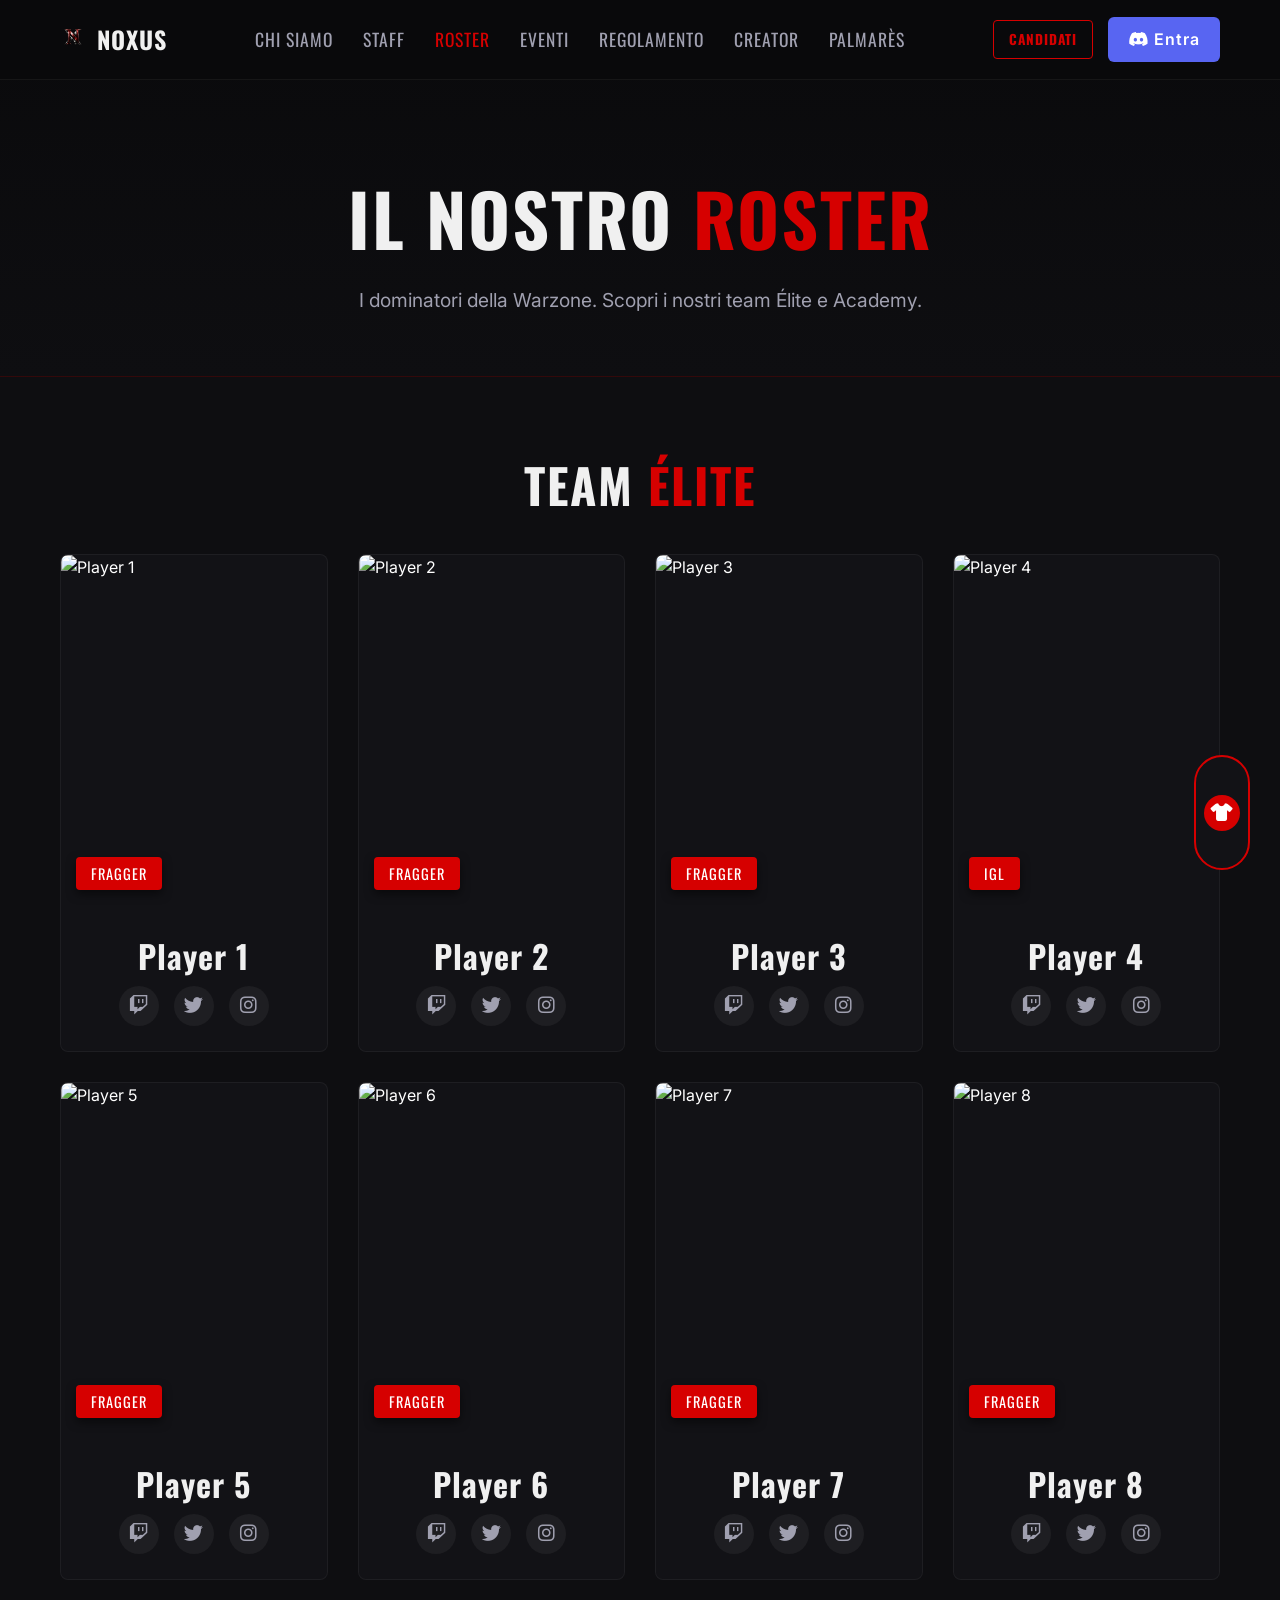
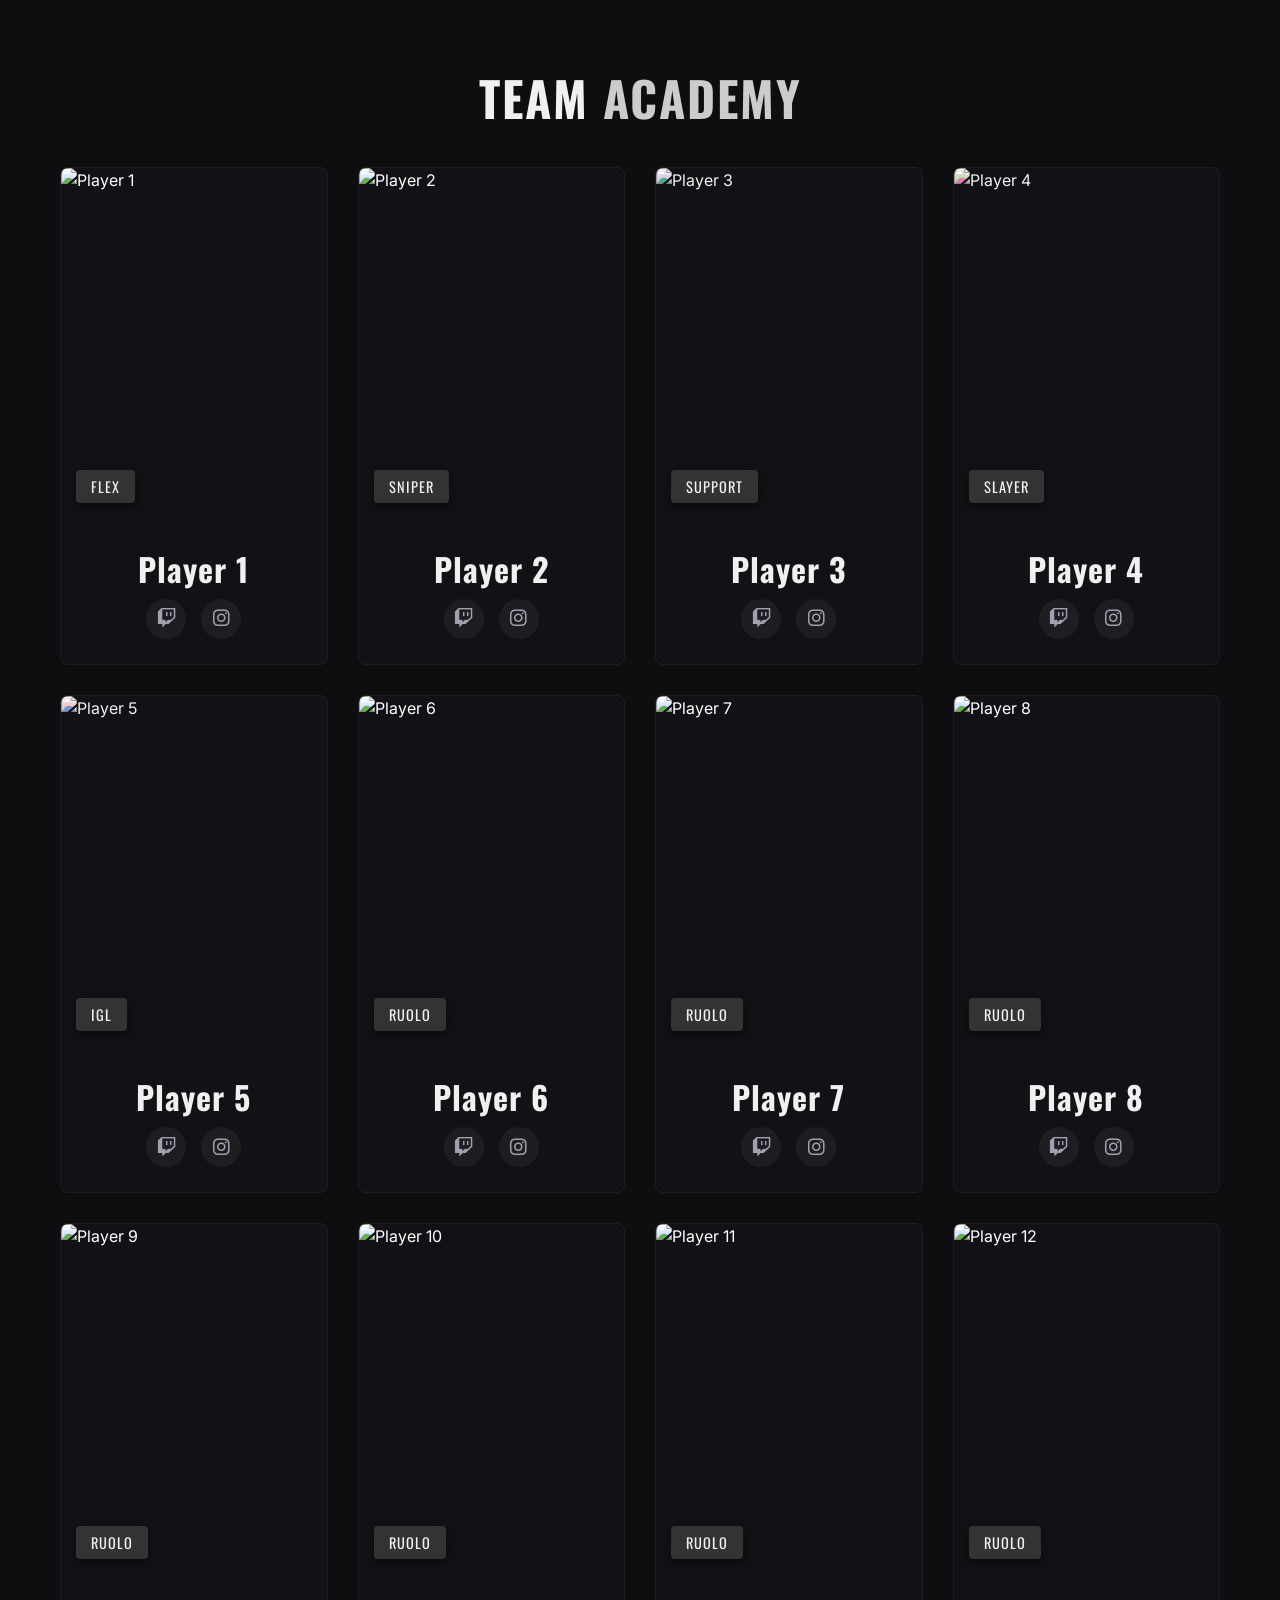
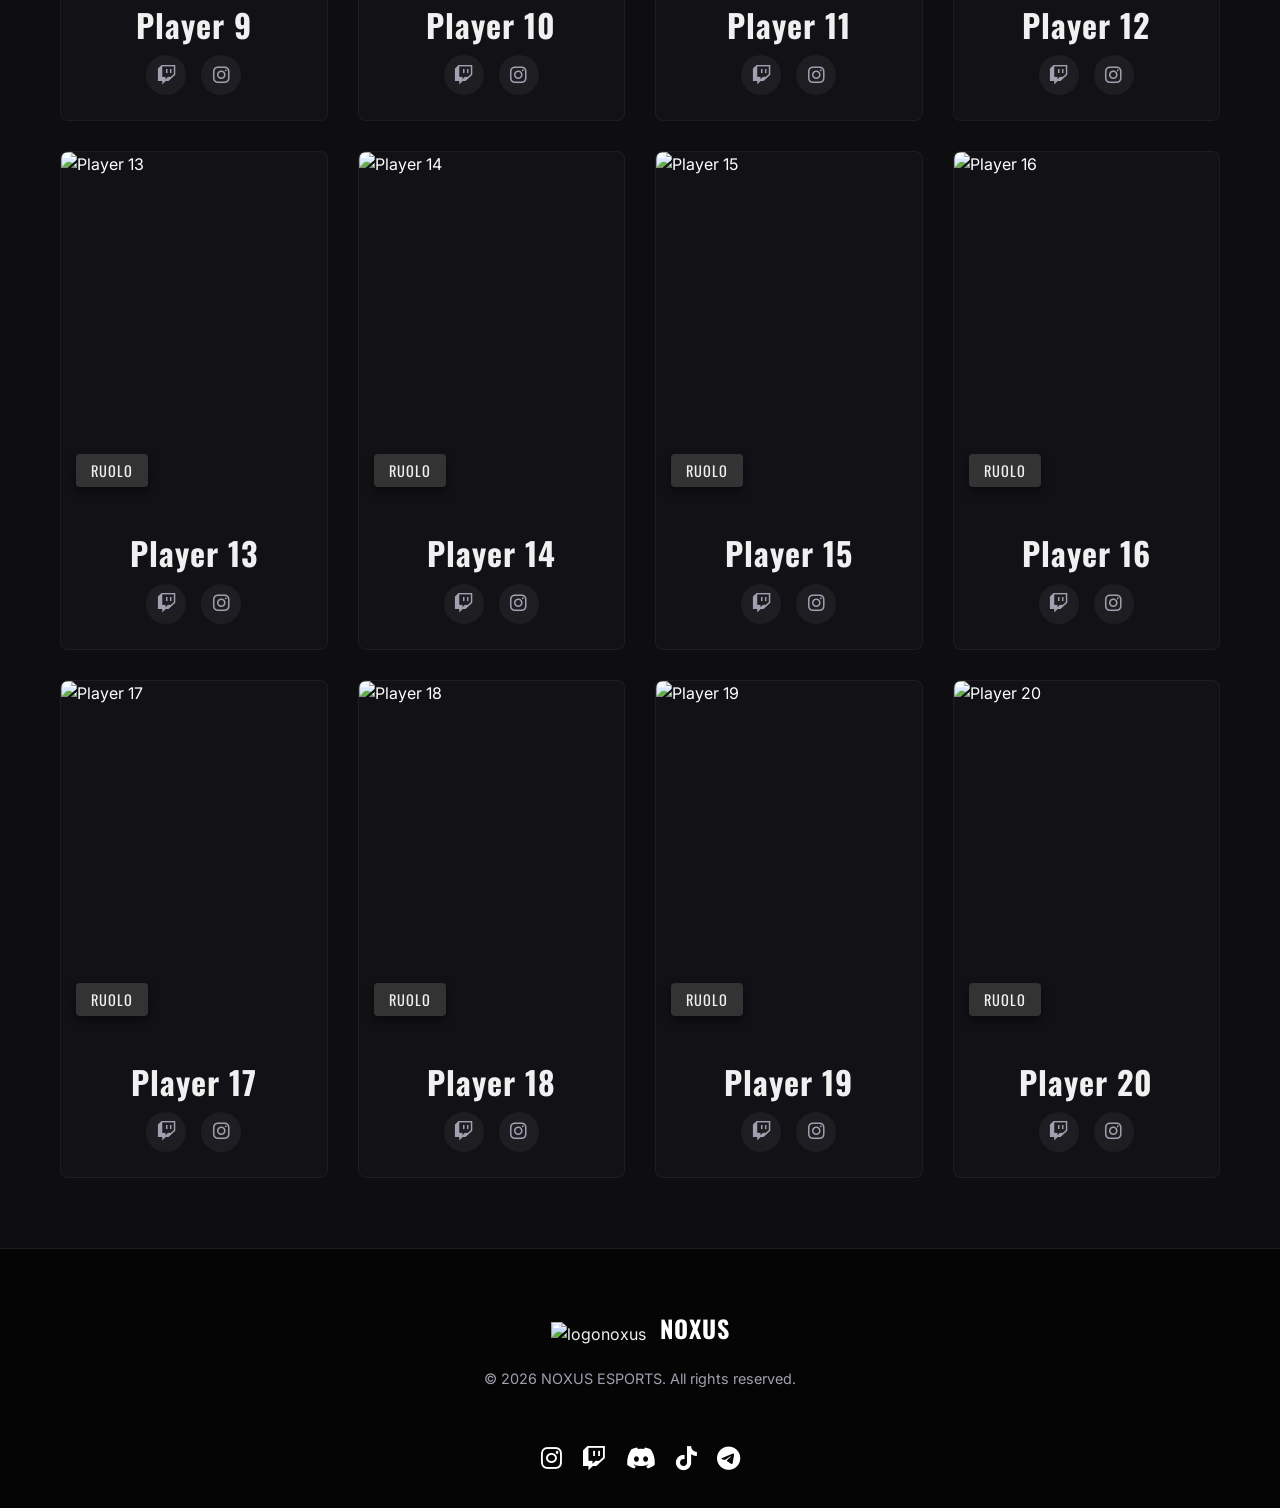
==== roster.html @ c1f38aec "Aggiornamento roster, rimozione logo e staff" ====
<!doctype html>
<html lang="it">
  <head>
    <meta charset="UTF-8" />
    <meta name="viewport" content="width=device-width, initial-scale=1.0" />
    <title>Roster Ufficiale | NOXUS Esports</title>

    <meta
      name="description"
      content="Il Roster Ufficiale dei NOXUS ESPORTS. Scopri i giocatori dei team Élite e Academy."
    />
    <meta name="theme-color" content="#d60000" />

    <link
      rel="icon"
      href=""
      loading="lazy"
      type="image/x-icon"
    />

    <link rel="preconnect" href="https://fonts.googleapis.com" />
    <link rel="preconnect" href="https://fonts.gstatic.com" crossorigin />
    <link
      href="https://fonts.googleapis.com/css2?family=Inter:wght@400;500;600&family=Oswald:wght@500;700&display=swap"
      rel="stylesheet"
    />
    <link
      rel="stylesheet"
      href="https://cdnjs.cloudflare.com/ajax/libs/font-awesome/6.6.0/css/all.min.css"
    />
    <link href="https://unpkg.com/aos@2.3.1/dist/aos.css" rel="stylesheet" />
    <link rel="stylesheet" href="css/style.css" />
  </head>

  <body>
    <!-- NAVBAR -->
    <header class="navbar">
      <div class="container nav-container">
        <a href="index.html" class="logo-link">
          <img
            src="assets/img/Noxus-scrim.webp"
            loading="lazy"
            alt="Noxus Esports Logo"
            class="nav-logo"
          />
          <span class="nav-brand">NOXUS</span>
        </a>

        <nav class="nav-menu">
          <ul>
            <li><a href="index.html#about">Chi Siamo</a></li>
            <li><a href="index.html#staff">Staff</a></li>
            <li>
              <a href="roster.html" style="color: var(--noxus-red)">Roster</a>
            </li>
            <li><a href="index.html#events">Eventi</a></li>
            <li><a href="index.html#rules">Regolamento</a></li>
            <li><a href="index.html#creators">Creator</a></li>
            <li><a href="index.html#palmares">Palmarès</a></li>
          </ul>
        </nav>

        <div class="nav-actions">
          <a
            href="https://forms.gle/zhHjTmf8UQgyeKeo8"
            target="_blank"
            class="btn btn-join-nav"
            >Candidati</a
          >
          <a
            href="https://discord.gg/VUpNVKfSf9"
            target="_blank"
            class="btn btn-discord"
            ><i class="fab fa-discord"></i> Entra</a
          >
          <button class="mobile-toggle" aria-label="Apri menu">
            <i class="fas fa-bars"></i>
          </button>
        </div>
      </div>
    </header>

    <!-- HEADER DELLA PAGINA -->
    <section class="page-header">
      <div class="container">
        <h1 data-aos="fade-up">IL NOSTRO <span>ROSTER</span></h1>
        <p data-aos="fade-up" data-aos-delay="100">
          I dominatori della Warzone. Scopri i nostri team Élite e Academy.
        </p>
      </div>
    </section>

    <section class="section-padding bg-alt">
      <div class="container">
        <!-- =========================
             TEAM ÉLITE
             ========================= -->
        <div class="section-header" style="margin-bottom: 30px">
          <h2>TEAM <span>ÉLITE</span></h2>
        </div>

        <div class="roster-grid" data-aos="fade-up">
          <div class="player-card">
            <div class="player-img-wrapper">
              <img
                src="https://images.unsplash.com/photo-1552820728-8b83bb6b773f?q=80&w=600&auto=format&fit=crop"
                alt="Player 1"
                class="player-img"
              />
              <span class="player-role">Fragger</span>
              <div class="player-stats-overlay">
                <div class="stat-item"><span>Arma:</span> Kar98k</div>
                <div class="stat-item"><span>K/D:</span> 3.85</div>
                <div class="stat-item"><span>Stile:</span> Tattico</div>
              </div>
            </div>
            <div class="player-info">
              <h3>Player 1</h3>
              <div class="player-socials">
                <a href="#"><i class="fab fa-twitch"></i></a>
                <a href="#"><i class="fab fa-twitter"></i></a>
                <a href="#"><i class="fab fa-instagram"></i></a>
              </div>
            </div>
          </div>

          <div class="player-card">
            <div class="player-img-wrapper">
              <img
                src="https://images.unsplash.com/photo-1552820728-8b83bb6b773f?q=80&w=600&auto=format&fit=crop"
                alt="Player 2"
                class="player-img"
              />
              <span class="player-role">Fragger</span>
              <div class="player-stats-overlay">
                <div class="stat-item"><span>Arma:</span> Superi 46</div>
                <div class="stat-item"><span>K/D:</span> 4.10</div>
                <div class="stat-item"><span>Stile:</span> Aggressivo</div>
              </div>
            </div>
            <div class="player-info">
              <h3>Player 2</h3>
              <div class="player-socials">
                <a href="#"><i class="fab fa-twitch"></i></a>
                <a href="#"><i class="fab fa-twitter"></i></a>
                <a href="#"><i class="fab fa-instagram"></i></a>
              </div>
            </div>
          </div>

          <div class="player-card">
            <div class="player-img-wrapper">
              <img
                src="https://images.unsplash.com/photo-1552820728-8b83bb6b773f?q=80&w=600&auto=format&fit=crop"
                alt="Player 3"
                class="player-img"
              />
              <span class="player-role">Fragger</span>
              <div class="player-stats-overlay">
                <div class="stat-item"><span>Arma:</span> MCW</div>
                <div class="stat-item"><span>K/D:</span> 3.20</div>
                <div class="stat-item"><span>Stile:</span> Flanker</div>
              </div>
            </div>
            <div class="player-info">
              <h3>Player 3</h3>
              <div class="player-socials">
                <a href="#"><i class="fab fa-twitch"></i></a>
                <a href="#"><i class="fab fa-twitter"></i></a>
                <a href="#"><i class="fab fa-instagram"></i></a>
              </div>
            </div>
          </div>

          <div class="player-card">
            <div class="player-img-wrapper">
              <img
                src="https://images.unsplash.com/photo-1552820728-8b83bb6b773f?q=80&w=600&auto=format&fit=crop"
                alt="Player 4"
                class="player-img"
              />
              <span class="player-role">IGL</span>
              <div class="player-stats-overlay">
                <div class="stat-item"><span>Arma:</span> Striker</div>
                <div class="stat-item"><span>K/D:</span> 3.90</div>
                <div class="stat-item"><span>Stile:</span> Pusher</div>
              </div>
            </div>
            <div class="player-info">
              <h3>Player 4</h3>
              <div class="player-socials">
                <a href="#"><i class="fab fa-twitch"></i></a>
                <a href="#"><i class="fab fa-twitter"></i></a>
                <a href="#"><i class="fab fa-instagram"></i></a>
              </div>
            </div>
          </div>

          <div class="player-card">
            <div class="player-img-wrapper">
              <img
                src="https://images.unsplash.com/photo-1552820728-8b83bb6b773f?q=80&w=600&auto=format&fit=crop"
                alt="Player 5"
                class="player-img"
              />
              <span class="player-role">Fragger</span>
              <div class="player-stats-overlay">
                <div class="stat-item"><span>Arma:</span> DG-58 LSW</div>
                <div class="stat-item"><span>K/D:</span> 2.95</div>
                <div class="stat-item"><span>Stile:</span> Difensivo</div>
              </div>
            </div>
            <div class="player-info">
              <h3>Player 5</h3>
              <div class="player-socials">
                <a href="#"><i class="fab fa-twitch"></i></a>
                <a href="#"><i class="fab fa-twitter"></i></a>
                <a href="#"><i class="fab fa-instagram"></i></a>
              </div>
            </div>
          </div>

          <div class="player-card">
            <div class="player-img-wrapper">
              <img
                src="https://images.unsplash.com/photo-1552820728-8b83bb6b773f?q=80&w=600&auto=format&fit=crop"
                alt="Player 6"
                class="player-img"
              />
              <span class="player-role">Fragger</span>
              <div class="player-stats-overlay">
                <div class="stat-item"><span>Arma:</span> DG-58 LSW</div>
                <div class="stat-item"><span>K/D:</span> 2.95</div>
                <div class="stat-item"><span>Stile:</span> Difensivo</div>
              </div>
            </div>
            <div class="player-info">
              <h3>Player 6</h3>
              <div class="player-socials">
                <a href="#"><i class="fab fa-twitch"></i></a>
                <a href="#"><i class="fab fa-twitter"></i></a>
                <a href="#"><i class="fab fa-instagram"></i></a>
              </div>
            </div>
          </div>

          <div class="player-card">
            <div class="player-img-wrapper">
              <img
                src="https://images.unsplash.com/photo-1552820728-8b83bb6b773f?q=80&w=600&auto=format&fit=crop"
                alt="Player 7"
                class="player-img"
              />
              <span class="player-role">Fragger</span>
              <div class="player-stats-overlay">
                <div class="stat-item"><span>Arma:</span> DG-58 LSW</div>
                <div class="stat-item"><span>K/D:</span> 2.95</div>
                <div class="stat-item"><span>Stile:</span> Difensivo</div>
              </div>
            </div>
            <div class="player-info">
              <h3>Player 7</h3>
              <div class="player-socials">
                <a href="#"><i class="fab fa-twitch"></i></a>
                <a href="#"><i class="fab fa-twitter"></i></a>
                <a href="#"><i class="fab fa-instagram"></i></a>
              </div>
            </div>
          </div>

          <div class="player-card">
            <div class="player-img-wrapper">
              <img
                src="https://images.unsplash.com/photo-1552820728-8b83bb6b773f?q=80&w=600&auto=format&fit=crop"
                alt="Player 8"
                class="player-img"
              />
              <span class="player-role">Fragger</span>
              <div class="player-stats-overlay">
                <div class="stat-item"><span>Arma:</span> DG-58 LSW</div>
                <div class="stat-item"><span>K/D:</span> 2.95</div>
                <div class="stat-item"><span>Stile:</span> Difensivo</div>
              </div>
            </div>
            <div class="player-info">
              <h3>Player 8</h3>
              <div class="player-socials">
                <a href="#"><i class="fab fa-twitch"></i></a>
                <a href="#"><i class="fab fa-twitter"></i></a>
                <a href="#"><i class="fab fa-instagram"></i></a>
              </div>
            </div>
          </div>
        </div>
        <!-- Fine Griglia Elite -->

        <!-- =========================
             TEAM ACADEMY
             ========================= -->
        <div
          class="section-header"
          style="margin-top: 80px; margin-bottom: 30px"
        >
          <h2>TEAM <span style="color: var(--silver-glow)">ACADEMY</span></h2>
        </div>

        <div class="roster-grid" data-aos="fade-up">
          <div class="player-card academy-card">
            <div class="player-img-wrapper">
              <img
                src="https://images.unsplash.com/photo-1552820728-8b83bb6b773f?q=80&w=600&auto=format&fit=crop"
                alt="Player 1"
                class="player-img"
              />
              <span class="player-role">Flex</span>
              <div class="player-stats-overlay">
                <div class="stat-item"><span>Arma:</span> HRM-9</div>
                <div class="stat-item"><span>K/D:</span> 2.80</div>
                <div class="stat-item"><span>Stile:</span> Flessibile</div>
              </div>
            </div>
            <div class="player-info">
              <h3>Player 1</h3>
              <div class="player-socials">
                <a href="#"><i class="fab fa-twitch"></i></a>
                <a href="#"><i class="fab fa-instagram"></i></a>
              </div>
            </div>
          </div>

          <div class="player-card academy-card">
            <div class="player-img-wrapper">
              <img
                src="https://images.unsplash.com/photo-1552820728-8b83bb6b773f?q=80&w=600&auto=format&fit=crop"
                alt="Player 2"
                class="player-img"
              />
              <span class="player-role">Sniper</span>
              <div class="player-stats-overlay">
                <div class="stat-item"><span>Arma:</span> KATT-AMR</div>
                <div class="stat-item"><span>K/D:</span> 3.10</div>
                <div class="stat-item"><span>Stile:</span> Supporto</div>
              </div>
            </div>
            <div class="player-info">
              <h3>Player 2</h3>
              <div class="player-socials">
                <a href="#"><i class="fab fa-twitch"></i></a>
                <a href="#"><i class="fab fa-instagram"></i></a>
              </div>
            </div>
          </div>

          <div class="player-card academy-card">
            <div class="player-img-wrapper">
              <img
                src="https://images.unsplash.com/photo-1552820728-8b83bb6b773f?q=80&w=600&auto=format&fit=crop"
                alt="Player 3"
                class="player-img"
                style="filter: grayscale(30%) hue-rotate(45deg)"
              />
              <span class="player-role">Support</span>
              <div class="player-stats-overlay">
                <div class="stat-item"><span>Arma:</span> Pulemyot</div>
                <div class="stat-item"><span>K/D:</span> 2.50</div>
                <div class="stat-item"><span>Stile:</span> Tattico</div>
              </div>
            </div>
            <div class="player-info">
              <h3>Player 3</h3>
              <div class="player-socials">
                <a href="#"><i class="fab fa-twitch"></i></a>
                <a href="#"><i class="fab fa-instagram"></i></a>
              </div>
            </div>
          </div>

          <div class="player-card academy-card">
            <div class="player-img-wrapper">
              <img
                src="https://images.unsplash.com/photo-1552820728-8b83bb6b773f?q=80&w=600&auto=format&fit=crop"
                alt="Player 4"
                class="player-img"
                style="filter: grayscale(30%) hue-rotate(220deg)"
              />
              <span class="player-role">Slayer</span>
              <div class="player-stats-overlay">
                <div class="stat-item"><span>Arma:</span> WSP Swarm</div>
                <div class="stat-item"><span>K/D:</span> 3.30</div>
                <div class="stat-item"><span>Stile:</span> Assalto</div>
              </div>
            </div>
            <div class="player-info">
              <h3>Player 4</h3>
              <div class="player-socials">
                <a href="#"><i class="fab fa-twitch"></i></a>
                <a href="#"><i class="fab fa-instagram"></i></a>
              </div>
            </div>
          </div>

          <div class="player-card academy-card">
            <div class="player-img-wrapper">
              <img
                src="https://images.unsplash.com/photo-1552820728-8b83bb6b773f?q=80&w=600&auto=format&fit=crop"
                alt="Player 5"
                class="player-img"
                style="filter: grayscale(30%) hue-rotate(120deg)"
              />
              <span class="player-role">IGL</span>
              <div class="player-stats-overlay">
                <div class="stat-item"><span>Arma:</span> Holger 556</div>
                <div class="stat-item"><span>K/D:</span> 2.75</div>
                <div class="stat-item"><span>Stile:</span> Leader</div>
              </div>
            </div>
            <div class="player-info">
              <h3>Player 5</h3>
              <div class="player-socials">
                <a href="#"><i class="fab fa-twitch"></i></a>
                <a href="#"><i class="fab fa-instagram"></i></a>
              </div>
            </div>
          </div>

          <div class="player-card academy-card">
            <div class="player-img-wrapper">
              <img
                src="https://images.unsplash.com/photo-1552820728-8b83bb6b773f?q=80&w=600&auto=format&fit=crop"
                alt="Player 6"
                class="player-img"
              />
              <span class="player-role">Ruolo</span>
              <div class="player-stats-overlay">
                <div class="stat-item"><span>Arma:</span> Arma</div>
                <div class="stat-item"><span>K/D:</span> 0.00</div>
                <div class="stat-item"><span>Stile:</span> Stile</div>
              </div>
            </div>
            <div class="player-info">
              <h3>Player 6</h3>
              <div class="player-socials">
                <a href="#"><i class="fab fa-twitch"></i></a>
                <a href="#"><i class="fab fa-instagram"></i></a>
              </div>
            </div>
          </div>

          <div class="player-card academy-card">
            <div class="player-img-wrapper">
              <img
                src="https://images.unsplash.com/photo-1552820728-8b83bb6b773f?q=80&w=600&auto=format&fit=crop"
                alt="Player 7"
                class="player-img"
              />
              <span class="player-role">Ruolo</span>
              <div class="player-stats-overlay">
                <div class="stat-item"><span>Arma:</span> Arma</div>
                <div class="stat-item"><span>K/D:</span> 0.00</div>
                <div class="stat-item"><span>Stile:</span> Stile</div>
              </div>
            </div>
            <div class="player-info">
              <h3>Player 7</h3>
              <div class="player-socials">
                <a href="#"><i class="fab fa-twitch"></i></a>
                <a href="#"><i class="fab fa-instagram"></i></a>
              </div>
            </div>
          </div>

          <div class="player-card academy-card">
            <div class="player-img-wrapper">
              <img
                src="https://images.unsplash.com/photo-1552820728-8b83bb6b773f?q=80&w=600&auto=format&fit=crop"
                alt="Player 8"
                class="player-img"
              />
              <span class="player-role">Ruolo</span>
              <div class="player-stats-overlay">
                <div class="stat-item"><span>Arma:</span> Arma</div>
                <div class="stat-item"><span>K/D:</span> 0.00</div>
                <div class="stat-item"><span>Stile:</span> Stile</div>
              </div>
            </div>
            <div class="player-info">
              <h3>Player 8</h3>
              <div class="player-socials">
                <a href="#"><i class="fab fa-twitch"></i></a>
                <a href="#"><i class="fab fa-instagram"></i></a>
              </div>
            </div>
          </div>

          <div class="player-card academy-card">
            <div class="player-img-wrapper">
              <img
                src="https://images.unsplash.com/photo-1552820728-8b83bb6b773f?q=80&w=600&auto=format&fit=crop"
                alt="Player 9"
                class="player-img"
              />
              <span class="player-role">Ruolo</span>
              <div class="player-stats-overlay">
                <div class="stat-item"><span>Arma:</span> Arma</div>
                <div class="stat-item"><span>K/D:</span> 0.00</div>
                <div class="stat-item"><span>Stile:</span> Stile</div>
              </div>
            </div>
            <div class="player-info">
              <h3>Player 9</h3>
              <div class="player-socials">
                <a href="#"><i class="fab fa-twitch"></i></a>
                <a href="#"><i class="fab fa-instagram"></i></a>
              </div>
            </div>
          </div>

          <div class="player-card academy-card">
            <div class="player-img-wrapper">
              <img
                src="https://images.unsplash.com/photo-1552820728-8b83bb6b773f?q=80&w=600&auto=format&fit=crop"
                alt="Player 10"
                class="player-img"
              />
              <span class="player-role">Ruolo</span>
              <div class="player-stats-overlay">
                <div class="stat-item"><span>Arma:</span> Arma</div>
                <div class="stat-item"><span>K/D:</span> 0.00</div>
                <div class="stat-item"><span>Stile:</span> Stile</div>
              </div>
            </div>
            <div class="player-info">
              <h3>Player 10</h3>
              <div class="player-socials">
                <a href="#"><i class="fab fa-twitch"></i></a>
                <a href="#"><i class="fab fa-instagram"></i></a>
              </div>
            </div>
          </div>

          <div class="player-card academy-card">
            <div class="player-img-wrapper">
              <img
                src="https://images.unsplash.com/photo-1552820728-8b83bb6b773f?q=80&w=600&auto=format&fit=crop"
                alt="Player 11"
                class="player-img"
              />
              <span class="player-role">Ruolo</span>
              <div class="player-stats-overlay">
                <div class="stat-item"><span>Arma:</span> Arma</div>
                <div class="stat-item"><span>K/D:</span> 0.00</div>
                <div class="stat-item"><span>Stile:</span> Stile</div>
              </div>
            </div>
            <div class="player-info">
              <h3>Player 11</h3>
              <div class="player-socials">
                <a href="#"><i class="fab fa-twitch"></i></a>
                <a href="#"><i class="fab fa-instagram"></i></a>
              </div>
            </div>
          </div>

          <div class="player-card academy-card">
            <div class="player-img-wrapper">
              <img
                src="https://images.unsplash.com/photo-1552820728-8b83bb6b773f?q=80&w=600&auto=format&fit=crop"
                alt="Player 12"
                class="player-img"
              />
              <span class="player-role">Ruolo</span>
              <div class="player-stats-overlay">
                <div class="stat-item"><span>Arma:</span> Arma</div>
                <div class="stat-item"><span>K/D:</span> 0.00</div>
                <div class="stat-item"><span>Stile:</span> Stile</div>
              </div>
            </div>
            <div class="player-info">
              <h3>Player 12</h3>
              <div class="player-socials">
                <a href="#"><i class="fab fa-twitch"></i></a>
                <a href="#"><i class="fab fa-instagram"></i></a>
              </div>
            </div>
          </div>

          <div class="player-card academy-card">
            <div class="player-img-wrapper">
              <img
                src="https://images.unsplash.com/photo-1552820728-8b83bb6b773f?q=80&w=600&auto=format&fit=crop"
                alt="Player 13"
                class="player-img"
              />
              <span class="player-role">Ruolo</span>
              <div class="player-stats-overlay">
                <div class="stat-item"><span>Arma:</span> Arma</div>
                <div class="stat-item"><span>K/D:</span> 0.00</div>
                <div class="stat-item"><span>Stile:</span> Stile</div>
              </div>
            </div>
            <div class="player-info">
              <h3>Player 13</h3>
              <div class="player-socials">
                <a href="#"><i class="fab fa-twitch"></i></a>
                <a href="#"><i class="fab fa-instagram"></i></a>
              </div>
            </div>
          </div>

          <div class="player-card academy-card">
            <div class="player-img-wrapper">
              <img
                src="https://images.unsplash.com/photo-1552820728-8b83bb6b773f?q=80&w=600&auto=format&fit=crop"
                alt="Player 14"
                class="player-img"
              />
              <span class="player-role">Ruolo</span>
              <div class="player-stats-overlay">
                <div class="stat-item"><span>Arma:</span> Arma</div>
                <div class="stat-item"><span>K/D:</span> 0.00</div>
                <div class="stat-item"><span>Stile:</span> Stile</div>
              </div>
            </div>
            <div class="player-info">
              <h3>Player 14</h3>
              <div class="player-socials">
                <a href="#"><i class="fab fa-twitch"></i></a>
                <a href="#"><i class="fab fa-instagram"></i></a>
              </div>
            </div>
          </div>

          <div class="player-card academy-card">
            <div class="player-img-wrapper">
              <img
                src="https://images.unsplash.com/photo-1552820728-8b83bb6b773f?q=80&w=600&auto=format&fit=crop"
                alt="Player 15"
                class="player-img"
              />
              <span class="player-role">Ruolo</span>
              <div class="player-stats-overlay">
                <div class="stat-item"><span>Arma:</span> Arma</div>
                <div class="stat-item"><span>K/D:</span> 0.00</div>
                <div class="stat-item"><span>Stile:</span> Stile</div>
              </div>
            </div>
            <div class="player-info">
              <h3>Player 15</h3>
              <div class="player-socials">
                <a href="#"><i class="fab fa-twitch"></i></a>
                <a href="#"><i class="fab fa-instagram"></i></a>
              </div>
            </div>
          </div>

          <div class="player-card academy-card">
            <div class="player-img-wrapper">
              <img
                src="https://images.unsplash.com/photo-1552820728-8b83bb6b773f?q=80&w=600&auto=format&fit=crop"
                alt="Player 16"
                class="player-img"
              />
              <span class="player-role">Ruolo</span>
              <div class="player-stats-overlay">
                <div class="stat-item"><span>Arma:</span> Arma</div>
                <div class="stat-item"><span>K/D:</span> 0.00</div>
                <div class="stat-item"><span>Stile:</span> Stile</div>
              </div>
            </div>
            <div class="player-info">
              <h3>Player 16</h3>
              <div class="player-socials">
                <a href="#"><i class="fab fa-twitch"></i></a>
                <a href="#"><i class="fab fa-instagram"></i></a>
              </div>
            </div>
          </div>

          <div class="player-card academy-card">
            <div class="player-img-wrapper">
              <img
                src="https://images.unsplash.com/photo-1552820728-8b83bb6b773f?q=80&w=600&auto=format&fit=crop"
                alt="Player 17"
                class="player-img"
              />
              <span class="player-role">Ruolo</span>
              <div class="player-stats-overlay">
                <div class="stat-item"><span>Arma:</span> Arma</div>
                <div class="stat-item"><span>K/D:</span> 0.00</div>
                <div class="stat-item"><span>Stile:</span> Stile</div>
              </div>
            </div>
            <div class="player-info">
              <h3>Player 17</h3>
              <div class="player-socials">
                <a href="#"><i class="fab fa-twitch"></i></a>
                <a href="#"><i class="fab fa-instagram"></i></a>
              </div>
            </div>
          </div>

          <div class="player-card academy-card">
            <div class="player-img-wrapper">
              <img
                src="https://images.unsplash.com/photo-1552820728-8b83bb6b773f?q=80&w=600&auto=format&fit=crop"
                alt="Player 18"
                class="player-img"
              />
              <span class="player-role">Ruolo</span>
              <div class="player-stats-overlay">
                <div class="stat-item"><span>Arma:</span> Arma</div>
                <div class="stat-item"><span>K/D:</span> 0.00</div>
                <div class="stat-item"><span>Stile:</span> Stile</div>
              </div>
            </div>
            <div class="player-info">
              <h3>Player 18</h3>
              <div class="player-socials">
                <a href="#"><i class="fab fa-twitch"></i></a>
                <a href="#"><i class="fab fa-instagram"></i></a>
              </div>
            </div>
          </div>

          <div class="player-card academy-card">
            <div class="player-img-wrapper">
              <img
                src="https://images.unsplash.com/photo-1552820728-8b83bb6b773f?q=80&w=600&auto=format&fit=crop"
                alt="Player 19"
                class="player-img"
              />
              <span class="player-role">Ruolo</span>
              <div class="player-stats-overlay">
                <div class="stat-item"><span>Arma:</span> Arma</div>
                <div class="stat-item"><span>K/D:</span> 0.00</div>
                <div class="stat-item"><span>Stile:</span> Stile</div>
              </div>
            </div>
            <div class="player-info">
              <h3>Player 19</h3>
              <div class="player-socials">
                <a href="#"><i class="fab fa-twitch"></i></a>
                <a href="#"><i class="fab fa-instagram"></i></a>
              </div>
            </div>
          </div>

          <div class="player-card academy-card">
            <div class="player-img-wrapper">
              <img
                src="https://images.unsplash.com/photo-1552820728-8b83bb6b773f?q=80&w=600&auto=format&fit=crop"
                alt="Player 20"
                class="player-img"
              />
              <span class="player-role">Ruolo</span>
              <div class="player-stats-overlay">
                <div class="stat-item"><span>Arma:</span> Arma</div>
                <div class="stat-item"><span>K/D:</span> 0.00</div>
                <div class="stat-item"><span>Stile:</span> Stile</div>
              </div>
            </div>
            <div class="player-info">
              <h3>Player 20</h3>
              <div class="player-socials">
                <a href="#"><i class="fab fa-twitch"></i></a>
                <a href="#"><i class="fab fa-instagram"></i></a>
              </div>
            </div>
          </div>
        </div>
        <!-- Fine Griglia Academy -->
      </div>
    </section>

    <!-- WIDGET POP-UP MERCH -->
    <div class="merch-widget" tabindex="0">
      <div class="merch-widget-icon">
        <i class="fas fa-tshirt"></i>
      </div>
      <div class="merch-widget-info">
        <span class="merch-title">NUOVO MERCH!</span>
        <span class="merch-desc">Vesti i colori ufficiali Noxus</span>
        <a
          href="https://www.ahmadwears.eu/it/shop"
          target="_blank"
          class="merch-btn"
        >
          Acquista Ora
          <i class="fas fa-arrow-right" style="margin-left: 5px"></i>
        </a>
      </div>
    </div>

    <footer class="main-footer">
      <div class="container">
        <div class="footer-content">
          <div class="footer-logo">
            <img
              src="assets/images/Noxus-scrim.webp"
              loading="lazy"
              alt="logonoxus"
            />
            <span>NOXUS</span>
          </div>
          <p class="copyright-text">
            &copy; 2026 NOXUS ESPORTS. All rights reserved. 
            <span class="dev-egg"
              >Developed by <strong>REALMARCIO</strong></span
            >
          </p>
          <div class="footer-socials">
            <a href="#" target="_blank"><i class="fab fa-instagram"></i></a>
            <a href="#" target="_blank"><i class="fab fa-twitch"></i></a>
            <a href="#" target="_blank"><i class="fab fa-discord"></i></a>
            <a href="#" target="_blank"><i class="fab fa-tiktok"></i></a>
            <a href="#" target="_blank"><i class="fab fa-telegram"></i></a>
          </div>
        </div>
      </div>
    </footer>

    <script src="https://unpkg.com/aos@2.3.1/dist/aos.js"></script>
    <script src="js/main.js"></script>
  </body>
</html>
---- css/style.css ----
/* =========================================================
   NOXUS ESPORTS — STYLE.CSS (V2)
   ========================================================= */

/* --- VARIABILI GLOBALI --- */
:root {
  --bg-dark: #0a0a0c;
  --bg-surface: #121216;
  --bg-alt: #0e0e11;
  --noxus-red: #d60000;
  --noxus-red-glow: #ff1a1a;
  --silver-glow: #cccccc;
  --gold: #ffd700;
  --silver: #c0c0c0;
  --text-main: #f0f0f0;
  --text-muted: #a0a0b0;
  --font-heading: "Oswald", sans-serif;
  --font-text: "Inter", sans-serif;
  --transition: all 0.3s ease;
}

/* --- RESET BASE --- */
* {
  margin: 0;
  padding: 0;
  box-sizing: border-box;
}

/* Fissato il padding-top a 80px per far fermare la barra perfettamente sul titolo */
html {
  scroll-behavior: smooth;
  scroll-padding-top: 80px;
  scrollbar-width: thin;
  scrollbar-color: var(--noxus-red) var(--bg-dark);
}

body {
  font-family: var(--font-text);
  background-color: var(--bg-dark);
  color: var(--text-main);
  line-height: 1.6;
  overflow-x: hidden;
}
a {
  text-decoration: none;
  color: inherit;
}
ul {
  list-style: none;
}

/* Utils */
.container {
  max-width: 1200px;
  margin: 0 auto;
  padding: 0 20px;
}
.mt-5 {
  margin-top: 50px;
}
.bg-alt {
  background-color: var(--bg-alt);
}
.img-fluid {
  max-width: 100%;
  height: auto;
}
.rounded-border {
  border-radius: 8px;
  border: 1px solid rgba(255, 255, 255, 0.05);
}

/* =========================
   CLASSI GLOBALI PER LE SEZIONI
   ========================= */
.section-padding {
  padding: 70px 0;
}

.section-header {
  text-align: center;
  margin-bottom: 60px;
}
.section-header h2 {
  font-family: var(--font-heading);
  font-size: 3rem;
  text-transform: uppercase;
  letter-spacing: 2px;
  margin-bottom: 10px;
}
.section-header h2 span {
  color: var(--noxus-red);
}
.section-header p {
  color: var(--text-muted);
  font-size: 1.1rem;
}

/* =========================
   HEADER & NAVBAR
   ========================= */
.navbar {
  position: fixed;
  top: 0;
  left: 0;
  width: 100%;
  height: 80px;
  background: rgba(10, 10, 12, 0.85);
  backdrop-filter: blur(10px);
  border-bottom: 1px solid rgba(255, 255, 255, 0.05);
  z-index: 1000;
  display: flex;
  align-items: center;
}
.nav-container {
  width: 100%;
  display: flex;
  justify-content: space-between;
  align-items: center;
}
.logo-link {
  display: flex;
  align-items: center;
  gap: 12px;
}
.nav-logo {
  height: 45px;
  width: auto;
}
.nav-brand {
  font-family: var(--font-heading);
  font-size: 1.5rem;
  font-weight: 700;
  letter-spacing: 1px;
  color: var(--text-main);
}
.nav-menu ul {
  display: flex;
  gap: 30px;
}
.nav-menu a {
  font-family: var(--font-heading);
  font-size: 1.1rem;
  text-transform: uppercase;
  letter-spacing: 1px;
  color: var(--text-muted);
  transition: var(--transition);
}
.nav-menu a:hover {
  color: var(--noxus-red);
}
.nav-actions {
  display: flex;
  align-items: center;
  gap: 15px;
}
.mobile-toggle {
  display: none;
  background: none;
  border: none;
  color: var(--text-main);
  font-size: 1.5rem;
  cursor: pointer;
}

/* BOTTONI GLOBALI */
.btn {
  display: inline-block;
  padding: 12px 28px;
  font-family: var(--font-heading);
  font-weight: 700;
  text-transform: uppercase;
  letter-spacing: 1px;
  border-radius: 4px;
  cursor: pointer;
  transition: var(--transition);
}
.btn-discord {
  background: #5865f2;
  color: white;
  padding: 10px 20px;
  border-radius: 6px;
  font-family: var(--font-text);
  text-transform: none;
  font-weight: 600;
}
.btn-discord:hover {
  background: #4752c4;
  transform: translateY(-2px);
}
.btn-primary {
  background: var(--noxus-red);
  color: white;
  border: 2px solid var(--noxus-red);
}
.btn-primary:hover {
  background: transparent;
  color: var(--noxus-red);
  box-shadow: 0 0 15px rgba(214, 0, 0, 0.4);
}
.btn-outline {
  background: transparent;
  color: white;
  border: 2px solid rgba(255, 255, 255, 0.2);
}
.btn-outline:hover {
  border-color: white;
  background: white;
  color: var(--bg-dark);
}

/* =========================
   ANIMAZIONI
   ========================= */
@keyframes fadeInUp {
  from {
    opacity: 0;
    transform: translateY(30px);
  }
  to {
    opacity: 1;
    transform: translateY(0);
  }
}
@keyframes pulse-live {
  0% {
    transform: scale(0.95);
    box-shadow: 0 0 0 0 rgba(214, 0, 0, 0.7);
  }
  70% {
    transform: scale(1);
    box-shadow: 0 0 0 6px rgba(214, 0, 0, 0);
  }
  100% {
    transform: scale(0.95);
    box-shadow: 0 0 0 0 rgba(214, 0, 0, 0);
  }
}

/* =========================
   HERO SECTION
   ========================= */
.hero {
  position: relative;
  height: 100vh;
  display: flex;
  align-items: center;
  justify-content: center;
  overflow: hidden;
}
.hero-video-wrapper {
  position: absolute;
  top: 0;
  left: 0;
  width: 100%;
  height: 100%;
  z-index: 1;
}
.hero-video {
  width: 100%;
  height: 100%;
  object-fit: cover;
}
.hero-overlay {
  position: absolute;
  top: 0;
  left: 0;
  width: 100%;
  height: 100%;
  background: linear-gradient(
    180deg,
    rgba(10, 10, 12, 0.8) 0%,
    rgba(10, 10, 12, 0.4) 50%,
    var(--bg-dark) 100%
  );
}
.hero-content {
  position: relative;
  z-index: 2;
  text-align: center;
  max-width: 800px;
  margin-top: 50px;
  opacity: 0;
  animation: fadeInUp 1s ease-out forwards;
  animation-delay: 0.2s;
}
.hero h1 {
  font-family: var(--font-heading);
  font-size: 5rem;
  line-height: 1.1;
  text-transform: uppercase;
  margin-bottom: 20px;
}
.hero h1 span {
  color: var(--noxus-red);
}
.hero p {
  font-size: 1.5rem;
  color: var(--text-muted);
  margin-bottom: 40px;
  letter-spacing: 0.5px;
}
.hero-buttons {
  display: flex;
  gap: 20px;
  justify-content: center;
}
.hero-powered {
  margin-top: -15px;
  margin-bottom: 30px;
  font-family: var(--font-text);
  font-size: 0.7rem;
  color: var(--text-muted);
  text-transform: uppercase;
  letter-spacing: 2px;
  opacity: 0.8;
  transition: var(--transition);
}
.hero-powered:hover {
  opacity: 1;
}
.hero-powered strong {
  color: var(--text-main);
  font-family: var(--font-heading);
  letter-spacing: 2.5px;
  font-size: 0.85rem;
  margin-left: 5px;
}

/* =========================
   CHI SIAMO SECTION
   ========================= */
.about-wrapper {
  display: grid;
  grid-template-columns: 1fr 1fr;
  gap: 50px;
  align-items: center;
}
.about-text p {
  color: var(--text-muted);
  font-size: 1.1rem;
  margin-bottom: 20px;
  line-height: 1.8;
}
.about-text strong,
.about-text em {
  color: var(--text-main);
}
.about-quote {
  font-family: var(--font-heading);
  font-size: 1.6rem;
  color: var(--text-main);
  border-left: 4px solid var(--noxus-red);
  padding-left: 20px;
  margin: 30px 0;
  font-style: italic;
  text-transform: uppercase;
  letter-spacing: 1px;
}
.about-thanks {
  background: rgba(214, 0, 0, 0.05);
  border: 1px solid rgba(214, 0, 0, 0.2);
  padding: 20px;
  border-radius: 8px;
  margin-top: 30px;
}
.about-thanks p {
  margin-bottom: 0;
  font-size: 1rem;
  color: var(--text-main);
}
.about-image img {
  box-shadow: -15px 15px 0 rgba(214, 0, 0, 0.2);
  transition: var(--transition);
}
.about-image img:hover {
  transform: translateY(-5px);
  box-shadow: -15px 15px 0 var(--noxus-red);
}

/* =========================
   STAFF SECTION (CAROSELLO - CARD A STRATI)
   ========================= */
.staff-carousel {
  display: flex;
  gap: 25px;
  overflow-x: auto;
  padding-bottom: 20px;
  scroll-snap-type: x mandatory;
  /* STRETCH assicura che tutte le box nere finiscano allineate in basso */
  align-items: stretch;
}
.staff-carousel::-webkit-scrollbar {
  height: 8px;
}
.staff-carousel::-webkit-scrollbar-track {
  background: var(--bg-surface);
  border-radius: 10px;
}
.staff-carousel::-webkit-scrollbar-thumb {
  background: var(--noxus-red);
  border-radius: 10px;
}

.staff-card {
  flex: 0 0 300px;
  scroll-snap-align: start;
  background-color: var(--bg-surface);
  border-radius: 8px;
  text-align: center;
  border: 1px solid rgba(255, 255, 255, 0.05);
  transition: var(--transition);
  overflow: hidden;
  display: flex;
  flex-direction: column;
}
.staff-card:hover {
  transform: translateY(-5px);
  border-color: var(--noxus-red);
  box-shadow: 0 10px 30px rgba(214, 0, 0, 0.15);
}

.staff-img-wrapper {
  width: 100%;
  aspect-ratio: 4 / 5; /* Impone una griglia fissa perfetta per tutte le foto */
  overflow: hidden;
  border-bottom: 3px solid var(--noxus-red);
  background-color: #0a0a0c;
}

.staff-img {
  width: 100%;
  height: 100%;
  object-fit: cover; /* Taglia l'eccedenza senza schiacciare le teste! */
  object-position: center top;
  transition: transform 0.5s ease;
}

.staff-card:hover .staff-img {
  transform: scale(1.05);
}

.staff-info {
  padding: 15px 10px; /* Ridotto al minimo sindacale */
  display: flex;
  flex-direction: column;
  align-items: center;
  justify-content: center; /* Raggruppa tutto insieme vicinissimo */
  flex-grow: 1;
}

.staff-card h4 {
  font-family: var(--font-heading);
  font-size: 1.3rem;
  margin-bottom: 0px; /* Azzerato per compattare */
  letter-spacing: 1px;
}
.staff-role {
  display: block;
  color: var(--text-muted);
  font-size: 0.8rem;
  margin-bottom: 6px; /* Ridottissimo */
  text-transform: uppercase;
  letter-spacing: 1px;
  line-height: 1.2;
}
.staff-socials {
  display: flex;
  justify-content: center;
  gap: 10px;
}
.staff-socials a {
  color: var(--text-muted);
  font-size: 1.1rem;
  transition: var(--transition);
}
.staff-socials a:hover {
  color: var(--noxus-red);
  transform: scale(1.1);
}

/* =========================
   ROSTER SECTION (CAROSELLO)
   ========================= */
.roster-subtitle {
  font-family: var(--font-heading);
  font-size: 2rem;
  color: var(--text-main);
  margin-bottom: 30px;
  text-transform: uppercase;
  letter-spacing: 2px;
  border-left: 4px solid var(--noxus-red);
  padding-left: 15px;
}
.academy-title {
  border-left-color: var(--text-muted);
}
.roster-carousel {
  display: flex;
  gap: 30px;
  overflow-x: auto;
  padding-bottom: 20px;
  scroll-snap-type: x mandatory;
}
.roster-carousel::-webkit-scrollbar {
  height: 8px;
}
.roster-carousel::-webkit-scrollbar-track {
  background: var(--bg-surface);
  border-radius: 10px;
}
.roster-carousel::-webkit-scrollbar-thumb {
  background: var(--noxus-red);
  border-radius: 10px;
}
.player-card {
  flex: 0 0 320px;
  scroll-snap-align: start;
  background-color: var(--bg-surface);
  border-radius: 8px;
  overflow: hidden;
  transition: var(--transition);
  border: 1px solid rgba(255, 255, 255, 0.05);
}
.player-card:hover {
  transform: translateY(-10px);
  box-shadow: 0 10px 30px rgba(214, 0, 0, 0.15);
  border-color: var(--noxus-red);
}
.player-card.academy-card:hover {
  box-shadow: 0 10px 30px rgba(255, 255, 255, 0.1);
  border-color: var(--silver-glow);
}
.player-img-wrapper {
  position: relative;
  width: 100%;
  height: 350px;
  overflow: hidden;
}
.player-img {
  width: 100%;
  height: 100%;
  object-fit: cover;
  transition: transform 0.5s ease;
  filter: grayscale(30%) contrast(120%);
}
.player-card:hover .player-img {
  transform: scale(1.05);
  filter: grayscale(0%) contrast(110%);
}
.player-role {
  position: absolute;
  bottom: 15px;
  left: 15px;
  background-color: var(--noxus-red);
  color: white;
  padding: 5px 15px;
  font-family: var(--font-heading);
  font-size: 0.9rem;
  text-transform: uppercase;
  letter-spacing: 1px;
  border-radius: 4px;
  box-shadow: 0 4px 10px rgba(0, 0, 0, 0.5);
}
.academy-card .player-role {
  background-color: #333;
  color: var(--text-main);
}
.player-info {
  padding: 25px;
  text-align: center;
}
.player-info h3 {
  font-family: var(--font-heading);
  font-size: 2rem;
  margin-bottom: 5px;
  letter-spacing: 1px;
}
.player-real-name {
  color: var(--text-muted);
  font-size: 0.9rem;
  margin-bottom: 20px;
  text-transform: uppercase;
  letter-spacing: 2px;
}
.player-socials {
  display: flex;
  justify-content: center;
  gap: 15px;
}
.player-socials a {
  display: flex;
  align-items: center;
  justify-content: center;
  width: 40px;
  height: 40px;
  background-color: rgba(255, 255, 255, 0.05);
  border-radius: 50%;
  color: var(--text-muted);
  font-size: 1.2rem;
  transition: var(--transition);
}
.player-socials a:hover {
  background-color: var(--noxus-red);
  color: white;
  transform: translateY(-3px);
}
.academy-card .player-socials a:hover {
  background-color: var(--text-main);
  color: var(--bg-dark);
}

/* =========================
   CONTENT CREATOR SECTION
   ========================= */
.creator-accordion {
  display: flex;
  height: 500px;
  gap: 15px;
  width: 100%;
}
.acc-item {
  flex: 1;
  position: relative;
  border-radius: 8px;
  overflow: hidden;
  transition: flex 0.6s cubic-bezier(0.25, 1, 0.5, 1);
  cursor: pointer;
  border: 1px solid rgba(255, 255, 255, 0.05);
}
.acc-item img {
  position: absolute;
  top: 0;
  left: 0;
  width: 100%;
  height: 100%;
  object-fit: cover;
  filter: brightness(40%) grayscale(50%);
  transition:
    filter 0.6s ease,
    transform 0.6s ease;
}
.acc-item:hover,
.acc-item.active {
  flex: 4;
  border-color: var(--noxus-red);
  box-shadow: 0 0 20px rgba(214, 0, 0, 0.3);
}
.acc-item:hover img,
.acc-item.active img {
  filter: brightness(90%) grayscale(0%);
  transform: scale(1.05);
}
.acc-title {
  position: absolute;
  bottom: 20px;
  left: 50%;
  transform: translateX(-50%);
  transition: opacity 0.3s ease;
  white-space: nowrap;
}
.acc-title h3 {
  font-family: var(--font-heading);
  font-size: 1.5rem;
  letter-spacing: 2px;
  transform: rotate(-90deg);
  transform-origin: left bottom;
  color: var(--text-muted);
}
.acc-item:hover .acc-title,
.acc-item.active .acc-title {
  opacity: 0;
  visibility: hidden;
}
.acc-content {
  position: absolute;
  bottom: 0;
  left: 0;
  width: 100%;
  padding: 30px;
  background: linear-gradient(
    0deg,
    rgba(10, 10, 12, 0.9) 0%,
    rgba(10, 10, 12, 0) 100%
  );
  opacity: 0;
  transform: translateY(20px);
  transition: all 0.5s ease;
  pointer-events: none;
}
.acc-item:hover .acc-content,
.acc-item.active .acc-content {
  opacity: 1;
  transform: translateY(0);
  pointer-events: auto;
  transition-delay: 0.2s;
}
.acc-info h3 {
  font-family: var(--font-heading);
  font-size: 2.2rem;
  margin-bottom: 5px;
  letter-spacing: 1px;
}
.acc-info p {
  color: var(--text-muted);
  font-size: 1rem;
  text-transform: uppercase;
  letter-spacing: 1px;
}
.live-badge {
  position: absolute;
  top: 20px;
  right: 20px;
  background-color: var(--noxus-red);
  color: white;
  padding: 4px 10px;
  font-size: 0.8rem;
  font-family: var(--font-heading);
  letter-spacing: 1px;
  border-radius: 4px;
  display: flex;
  align-items: center;
  gap: 6px;
  box-shadow: 0 2px 10px rgba(0, 0, 0, 0.5);
}
.live-badge::before {
  content: "";
  width: 8px;
  height: 8px;
  background-color: white;
  border-radius: 50%;
  animation: pulse-live 1.5s infinite;
}
.creator-links {
  display: flex;
  flex-wrap: wrap;
  gap: 10px;
  margin-top: 15px;
}
.c-btn {
  display: flex;
  align-items: center;
  gap: 8px;
  padding: 8px 16px;
  border-radius: 4px;
  font-family: var(--font-heading);
  text-transform: uppercase;
  letter-spacing: 1px;
  font-size: 0.85rem;
  color: white;
  transition: var(--transition);
}
.c-btn.twitch {
  background-color: #6441a5;
}
.c-btn.twitch:hover {
  background-color: #7d5bbe;
  transform: translateY(-2px);
}
.c-btn.youtube {
  background-color: #ff0000;
}
.c-btn.youtube:hover {
  background-color: #cc0000;
  transform: translateY(-2px);
}
.c-btn.tiktok {
  background-color: #111111;
  border: 1px solid #333;
}
.c-btn.tiktok:hover {
  background-color: #000000;
  border-color: #69c9d0;
  transform: translateY(-2px);
}

/* =========================
   PALMARÈS SECTION
   ========================= */
.palmares-placeholder {
  max-width: 800px;
  margin: 0 auto;
  padding: 60px 20px;
  border: 2px dashed rgba(255, 255, 255, 0.1);
  border-radius: 12px;
  text-align: center;
  background: rgba(255, 255, 255, 0.02);
}
.trophy-icon {
  font-size: 4rem;
  color: var(--noxus-red);
  opacity: 0.3;
  margin-bottom: 20px;
  filter: blur(1px);
}
.placeholder-content h3 {
  font-family: var(--font-heading);
  font-size: 2rem;
  letter-spacing: 2px;
  margin-bottom: 10px;
  color: var(--text-muted);
}
.placeholder-content p {
  color: var(--text-muted);
  font-style: italic;
}

/* =========================
   BACHECA EVENTI (STILE LOCANDINE)
   ========================= */
.events-grid {
  display: grid;
  grid-template-columns: repeat(auto-fit, minmax(300px, 1fr));
  gap: 30px;
  max-width: 1000px;
  margin: 0 auto;
}
.event-poster {
  position: relative;
  height: 350px;
  border-radius: 12px;
  overflow: hidden;
  background-size: cover;
  background-position: center;
  border: 1px solid rgba(255, 255, 255, 0.05);
  transition: var(--transition);
  display: flex;
  align-items: flex-end;
}
.event-poster:hover {
  transform: translateY(-8px);
  border-color: var(--noxus-red);
  box-shadow: 0 15px 40px rgba(214, 0, 0, 0.2);
}
.poster-overlay {
  position: absolute;
  top: 0;
  left: 0;
  width: 100%;
  height: 100%;
  background: linear-gradient(
    to top,
    rgba(10, 10, 12, 1) 10%,
    rgba(10, 10, 12, 0.4) 60%,
    rgba(10, 10, 12, 0.1) 100%
  );
  z-index: 1;
}
.poster-badge {
  position: absolute;
  top: 20px;
  right: 20px;
  background-color: var(--noxus-red);
  color: white;
  padding: 6px 15px;
  font-family: var(--font-heading);
  font-size: 0.85rem;
  letter-spacing: 1px;
  text-transform: uppercase;
  border-radius: 4px;
  z-index: 2;
  box-shadow: 0 4px 15px rgba(0, 0, 0, 0.5);
}
.poster-badge.badge-alt {
  background-color: #333;
}
.poster-content {
  position: relative;
  z-index: 2;
  padding: 30px;
  width: 100%;
}
.poster-content h3 {
  font-family: var(--font-heading);
  font-size: 1.8rem;
  letter-spacing: 1px;
  margin-bottom: 10px;
  text-transform: uppercase;
  text-shadow: 2px 2px 4px rgba(0, 0, 0, 0.8);
}
.poster-content p {
  color: var(--text-muted);
  font-size: 0.95rem;
  margin-bottom: 20px;
  line-height: 1.5;
  display: -webkit-box;
  -webkit-line-clamp: 2;
  -webkit-box-orient: vertical;
  overflow: hidden;
}
.event-btn {
  width: 100%;
  text-align: center;
  justify-content: center;
}

/* =========================
   REGOLAMENTO (TABS)
   ========================= */
.rules-tabs-nav {
  display: flex;
  justify-content: center;
  gap: 15px;
  margin-bottom: 40px;
  flex-wrap: wrap;
}
.tab-btn {
  background: transparent;
  color: var(--text-muted);
  border: 2px solid rgba(255, 255, 255, 0.1);
  padding: 12px 30px;
  font-family: var(--font-heading);
  font-size: 1.1rem;
  text-transform: uppercase;
  letter-spacing: 1px;
  border-radius: 6px;
  cursor: pointer;
  transition: var(--transition);
}
.tab-btn:hover {
  border-color: rgba(255, 255, 255, 0.3);
  color: var(--text-main);
}
.tab-btn.active {
  background: var(--noxus-red);
  color: white;
  border-color: var(--noxus-red);
  box-shadow: 0 5px 15px rgba(214, 0, 0, 0.3);
}
.tab-pane {
  display: none;
  animation: fadeInUp 0.5s ease-out forwards;
}
.tab-pane.active {
  display: block;
}
.rules-grid {
  display: grid;
  grid-template-columns: repeat(auto-fit, minmax(450px, 1fr));
  gap: 30px;
  max-width: 1100px;
  margin: 0 auto;
}
.rule-box {
  background-color: var(--bg-surface);
  padding: 30px;
  border-radius: 8px;
  border-left: 4px solid var(--text-muted);
  display: flex;
  gap: 20px;
  transition: var(--transition);
}
.rule-box:hover {
  background-color: #1a1a20;
  transform: translateY(-5px);
  box-shadow: 0 10px 20px rgba(0, 0, 0, 0.2);
}
.rule-box.border-red {
  border-left-color: var(--noxus-red);
}
.rule-icon i {
  font-size: 2rem;
  color: var(--noxus-red);
  margin-top: 5px;
}
.rule-text h4 {
  font-family: var(--font-heading);
  font-size: 1.3rem;
  letter-spacing: 1px;
  margin-bottom: 15px;
  color: var(--text-main);
  text-transform: uppercase;
}
.rule-text p {
  color: var(--text-muted);
  font-size: 0.95rem;
  line-height: 1.6;
  margin-bottom: 10px;
}
.rule-text strong {
  color: var(--text-main);
}
.rule-text ul {
  list-style-type: none;
  padding-left: 0;
}
.rule-text ul li {
  position: relative;
  padding-left: 20px;
  margin-bottom: 10px;
  color: var(--text-muted);
  font-size: 0.95rem;
  line-height: 1.5;
}
.rule-text ul li::before {
  content: "•";
  color: var(--noxus-red);
  position: absolute;
  left: 0;
  top: 0;
  font-size: 1.2rem;
  font-weight: bold;
}

/* =========================
   PARTNERS SECTION
   ========================= */
.partners-grid {
  display: flex;
  flex-wrap: wrap;
  justify-content: center;
  align-items: center;
  gap: 40px;
  margin-top: 50px;
}
.partner-item {
  background: rgba(255, 255, 255, 0.03);
  padding: 30px;
  border-radius: 12px;
  transition: all 0.3s ease;
  border: 1px solid rgba(255, 255, 255, 0.05);
  text-align: center;
  min-width: 200px;
}
.partner-logo {
  max-width: 150px;
  height: auto;
  filter: grayscale(100%) opacity(0.6);
  transition: all 0.4s ease;
}
.partner-item:hover {
  background: rgba(255, 255, 255, 0.07);
  transform: translateY(-5px);
  border-color: var(--noxus-red);
}
.partner-item:hover .partner-logo {
  filter: grayscale(0%) opacity(1);
  transform: scale(1.05);
}
.main-partner {
  border: 2px solid rgba(214, 0, 0, 0.3);
}
.partner-label {
  display: block;
  margin-top: 15px;
  font-size: 0.8rem;
  color: var(--noxus-red);
  text-transform: uppercase;
  letter-spacing: 1px;
  font-weight: 600;
}

/* =========================
   RECLUTAMENTI SECTION
   ========================= */
.bg-join {
  background:
    linear-gradient(rgba(10, 10, 12, 0.9), rgba(10, 10, 12, 0.9)),
    url("https://images.unsplash.com/photo-1542751371-adc38448a05e?q=80&w=1200")
      no-repeat center/cover;
  padding: 120px 0;
}
.join-card {
  max-width: 800px;
  margin: 0 auto;
  background: var(--bg-surface);
  padding: 60px 40px;
  border-radius: 12px;
  border: 1px solid rgba(214, 0, 0, 0.3);
  text-align: center;
  box-shadow: 0 0 40px rgba(0, 0, 0, 0.5);
  position: relative;
  overflow: hidden;
}
.join-card::before {
  content: "";
  position: absolute;
  top: 0;
  left: 0;
  width: 4px;
  height: 100%;
  background: var(--noxus-red);
}
.join-content h2 {
  font-family: var(--font-heading);
  font-size: 3.5rem;
  margin-bottom: 20px;
  text-transform: uppercase;
}
.join-content h2 span {
  color: var(--noxus-red);
}
.join-content p {
  color: var(--text-muted);
  font-size: 1.2rem;
  margin-bottom: 35px;
}
.join-requirements {
  display: flex;
  justify-content: center;
  gap: 20px;
  margin-bottom: 40px;
  flex-wrap: wrap;
}
.join-requirements span {
  font-family: var(--font-heading);
  text-transform: uppercase;
  font-size: 0.9rem;
  letter-spacing: 1px;
  color: var(--text-main);
  background: rgba(255, 255, 255, 0.05);
  padding: 8px 15px;
  border-radius: 4px;
}
.join-requirements i {
  color: var(--noxus-red);
  margin-right: 5px;
}
.btn-lg {
  padding: 18px 40px;
  font-size: 1.2rem;
  box-shadow: 0 10px 20px rgba(214, 0, 0, 0.2);
}

/* FOOTER */
.main-footer {
  padding: 60px 0 30px;
  background: #050505;
  border-top: 1px solid rgba(255, 255, 255, 0.1);
  text-align: center;
}
.footer-logo img {
  height: 45px;
  vertical-align: middle;
}
.footer-logo span {
  font-family: "Oswald", sans-serif;
  font-size: 1.5rem;
  margin-left: 10px;
  color: #fff;
  font-weight: 700;
  letter-spacing: 1px;
}
.copyright-text {
  margin: 20px 0;
  color: var(--text-muted);
  font-size: 0.9rem;
}
.dev-egg {
  display: block;
  font-size: 0.75rem;
  margin-top: 10px;
  opacity: 0;
  color: var(--noxus-red);
  text-transform: uppercase;
  letter-spacing: 2px;
  transition: all 0.5s ease;
  transform: translateY(10px);
}
.copyright-text:hover .dev-egg {
  opacity: 1;
  transform: translateY(0);
  text-shadow: 0 0 8px var(--noxus-red-glow);
}
.footer-socials {
  display: flex;
  justify-content: center;
  gap: 20px;
  margin-top: 20px;
}
.footer-socials a {
  color: #fff;
  font-size: 1.5rem;
  transition: all 0.3s ease;
  display: inline-block;
}
.footer-socials a:hover {
  color: var(--noxus-red);
  transform: translateY(-3px);
}

/* Stile Navbar Tasto Join */
.btn-join-nav {
  background: transparent;
  color: var(--noxus-red);
  border: 1px solid var(--noxus-red);
  padding: 8px 15px !important;
  font-size: 0.85rem !important;
  border-radius: 4px;
  transition: all 0.3s ease;
}
.btn-join-nav:hover {
  background: var(--noxus-red);
  color: #fff;
}

/* RESPONSIVE BASE */
@media (max-width: 992px) {
  .nav-menu {
    display: none;
    flex-direction: column;
    position: absolute;
    top: 80px;
    left: 0;
    width: 100%;
    background: rgba(10, 10, 12, 0.95);
    backdrop-filter: blur(10px);
    padding: 20px 0;
    text-align: center;
    border-bottom: 1px solid rgba(255, 255, 255, 0.05);
  }
  .nav-menu.active {
    display: flex;
  }
  .nav-menu ul {
    flex-direction: column;
    gap: 20px;
  }
  .mobile-toggle {
    display: block;
  }
  .hero h1 {
    font-size: 3.5rem;
  }
  .about-wrapper {
    grid-template-columns: 1fr;
    text-align: center;
  }
  .section-header {
    text-align: center !important;
  }
  .about-quote {
    text-align: left;
  }
  .creator-accordion {
    flex-direction: column;
    height: 700px;
  }
  .acc-title {
    bottom: auto;
    top: 50%;
    left: 20px;
    transform: translateY(-50%);
  }
  .acc-title h3 {
    transform: none;
  }
}

@media (max-width: 768px) {
  .rules-grid {
    grid-template-columns: 1fr;
  }
  .rule-box {
    flex-direction: column;
  }
  .rule-icon i {
    font-size: 1.8rem;
  }
  .events-grid {
    grid-template-columns: 1fr;
  }
  .join-content h2 {
    font-size: 2.5rem;
  }
  .join-card {
    padding: 40px 20px;
  }
}

@media (max-width: 480px) {
  .btn-join-nav {
    display: inline-block !important;
    padding: 6px 10px !important;
    font-size: 0.75rem !important;
  }
  .btn-discord {
    padding: 6px 10px;
    font-size: 0.8rem;
  }
  .nav-actions {
    gap: 8px;
  }
  .nav-brand {
    display: none;
  }
  .tab-btn {
    padding: 10px 15px;
    font-size: 0.9rem;
  }
}

/* --- COOKIE BANNER NOXUS --- */
.cookie-banner {
  position: fixed;
  bottom: 0;
  left: 0;
  width: 100%;
  background-color: rgba(17, 17, 17, 0.95);
  backdrop-filter: blur(10px);
  color: #ffffff;
  padding: 20px;
  text-align: center;
  box-shadow: 0 -5px 20px rgba(0, 0, 0, 0.8);
  z-index: 9999;
  display: none;
  flex-direction: column;
  align-items: center;
  gap: 15px;
  border-top: 2px solid var(--noxus-red);
}
.cookie-banner p {
  margin: 0;
  font-size: 14px;
  max-width: 800px;
  color: var(--text-muted);
}
.cookie-buttons {
  display: flex;
  gap: 15px;
}
.btn-accept {
  background-color: var(--noxus-red);
  color: white;
  border: none;
  padding: 10px 25px;
  cursor: pointer;
  font-family: var(--font-heading);
  font-weight: 700;
  border-radius: 4px;
  text-transform: uppercase;
  letter-spacing: 1px;
  transition: all 0.3s ease;
}
.btn-accept:hover {
  background-color: var(--noxus-red-glow);
  box-shadow: 0 0 15px rgba(214, 0, 0, 0.5);
  transform: translateY(-2px);
}
.btn-decline {
  background-color: #333333;
  color: white;
  border: 1px solid #555555;
  padding: 10px 25px;
  cursor: pointer;
  font-family: var(--font-heading);
  font-weight: 700;
  border-radius: 4px;
  text-transform: uppercase;
  letter-spacing: 1px;
  transition: all 0.3s ease;
}
.btn-decline:hover {
  background-color: #444444;
  border-color: #777777;
  transform: translateY(-2px);
}

/* --- OVERLAY STATISTICHE GIOCATORI --- */
.player-stats-overlay {
  position: absolute;
  top: 0;
  left: 0;
  width: 100%;
  height: 100%;
  background: rgba(10, 10, 12, 0.85);
  display: flex;
  flex-direction: column;
  justify-content: center;
  align-items: center;
  gap: 15px;
  opacity: 0;
  transition: all 0.4s ease;
  z-index: 2;
  backdrop-filter: blur(3px);
}
.player-card:hover .player-stats-overlay {
  opacity: 1;
}
.stat-item {
  background: rgba(214, 0, 0, 0.2);
  border: 1px solid var(--noxus-red);
  padding: 8px 15px;
  border-radius: 4px;
  width: 70%;
  text-align: center;
  font-family: var(--font-heading);
  color: white;
  transform: translateY(20px);
  transition: all 0.4s ease;
}
.stat-item span {
  color: var(--noxus-red);
  margin-right: 5px;
  font-size: 0.9rem;
}
.player-card:hover .stat-item {
  transform: translateY(0);
}
.stat-item:nth-child(1) {
  transition-delay: 0.1s;
}
.stat-item:nth-child(2) {
  transition-delay: 0.2s;
}
.stat-item:nth-child(3) {
  transition-delay: 0.3s;
}

/* --- SCROLLBAR PERSONALIZZATA --- */
::-webkit-scrollbar {
  width: 10px;
}
::-webkit-scrollbar-track {
  background: var(--bg-dark);
}
::-webkit-scrollbar-thumb {
  background: var(--noxus-red);
  border-radius: 5px;
}
::-webkit-scrollbar-thumb:hover {
  background: var(--noxus-red-glow);
}

/* =========================
   WIDGET POP-UP MERCH
   ========================= */
.merch-widget {
  position: fixed;
  bottom: 30px;
  right: 30px;
  background-color: var(--bg-surface);
  border: 2px solid var(--noxus-red);
  border-radius: 35px;
  display: flex;
  align-items: center;
  padding: 8px;
  z-index: 9999;
  transition:
    max-width 0.5s cubic-bezier(0.25, 1, 0.5, 1),
    background-color 0.3s ease;
  max-width: 56px;
  min-height: 56px;
  overflow: hidden;
  cursor: pointer;
  white-space: nowrap;
  box-shadow: 0 0 0 0 rgba(214, 0, 0, 0.7);
  animation: pulse-merch 2s infinite;
}

@keyframes pulse-merch {
  0% {
    box-shadow:
      0 0 0 0 rgba(214, 0, 0, 0.7),
      0 5px 15px rgba(0, 0, 0, 0.5);
  }
  70% {
    box-shadow:
      0 0 0 10px rgba(214, 0, 0, 0),
      0 5px 15px rgba(0, 0, 0, 0.5);
  }
  100% {
    box-shadow:
      0 0 0 0 rgba(214, 0, 0, 0),
      0 5px 15px rgba(0, 0, 0, 0.5);
  }
}

.merch-widget:hover,
.merch-widget:focus {
  max-width: 340px;
  background-color: #1a1a20;
  animation: none;
  box-shadow: 0 10px 30px rgba(214, 0, 0, 0.3);
}

.merch-widget-icon {
  min-width: 36px;
  height: 36px;
  background-color: var(--noxus-red);
  color: white;
  border-radius: 50%;
  display: flex;
  justify-content: center;
  align-items: center;
  font-size: 1.1rem;
  margin-right: 15px;
  transition: transform 0.5s ease;
  flex-shrink: 0;
}

.merch-widget:hover .merch-widget-icon,
.merch-widget:focus .merch-widget-icon {
  transform: rotate(-15deg) scale(1.1);
}

.merch-widget-info {
  display: flex;
  flex-direction: column;
  justify-content: center;
  opacity: 0;
  transition: opacity 0.3s ease;
  transition-delay: 0s;
  padding-right: 10px;
}

.merch-widget:hover .merch-widget-info,
.merch-widget:focus .merch-widget-info {
  opacity: 1;
  transition-delay: 0.2s;
}

.merch-title {
  font-family: var(--font-heading);
  color: var(--text-main);
  font-size: 1.1rem;
  line-height: 1.2;
  letter-spacing: 1px;
}

.merch-desc {
  font-size: 0.8rem;
  color: var(--text-muted);
  margin-bottom: 8px;
  white-space: normal;
  line-height: 1.3;
}

.merch-btn {
  background-color: var(--noxus-red);
  color: white;
  font-family: var(--font-heading);
  font-size: 0.8rem;
  padding: 6px 12px;
  border-radius: 4px;
  text-transform: uppercase;
  letter-spacing: 1px;
  text-align: center;
  display: inline-block;
  text-decoration: none;
  transition: var(--transition);
  align-self: flex-start;
}

.merch-btn:hover {
  background-color: white;
  color: var(--noxus-red);
}

@media (max-width: 768px) {
  .merch-widget {
    bottom: 20px;
    right: 20px;
    border-radius: 30px;
    min-height: 50px;
    max-width: 50px;
  }
  .merch-widget-icon {
    min-width: 32px;
    height: 32px;
    font-size: 1rem;
  }
  .merch-widget:hover,
  .merch-widget:focus,
  .merch-widget:active {
    max-width: 290px;
  }
  .merch-title {
    font-size: 1rem;
  }
}
/* =========================
   PAGINA ROSTER DEDICATA
   ========================= */
.page-header {
  padding: 160px 0 60px;
  background:
    linear-gradient(180deg, rgba(10, 10, 12, 0.95) 0%, var(--bg-alt) 100%),
    url("https://images.unsplash.com/photo-1542751371-adc38448a05e?q=80&w=1200")
      no-repeat center/cover;
  text-align: center;
  border-bottom: 1px solid rgba(214, 0, 0, 0.2);
}
.page-header h1 {
  font-family: var(--font-heading);
  font-size: 4.5rem;
  text-transform: uppercase;
  letter-spacing: 2px;
  margin-bottom: 10px;
}
.page-header h1 span {
  color: var(--noxus-red);
}
.page-header p {
  color: var(--text-muted);
  font-size: 1.2rem;
}

/* La Griglia Roster per allineare tutto su più righe */
.roster-grid {
  display: grid;
  grid-template-columns: repeat(auto-fill, minmax(260px, 1fr));
  gap: 30px;
  margin-top: 20px;
}
.roster-grid .player-card {
  width: 100%;
}
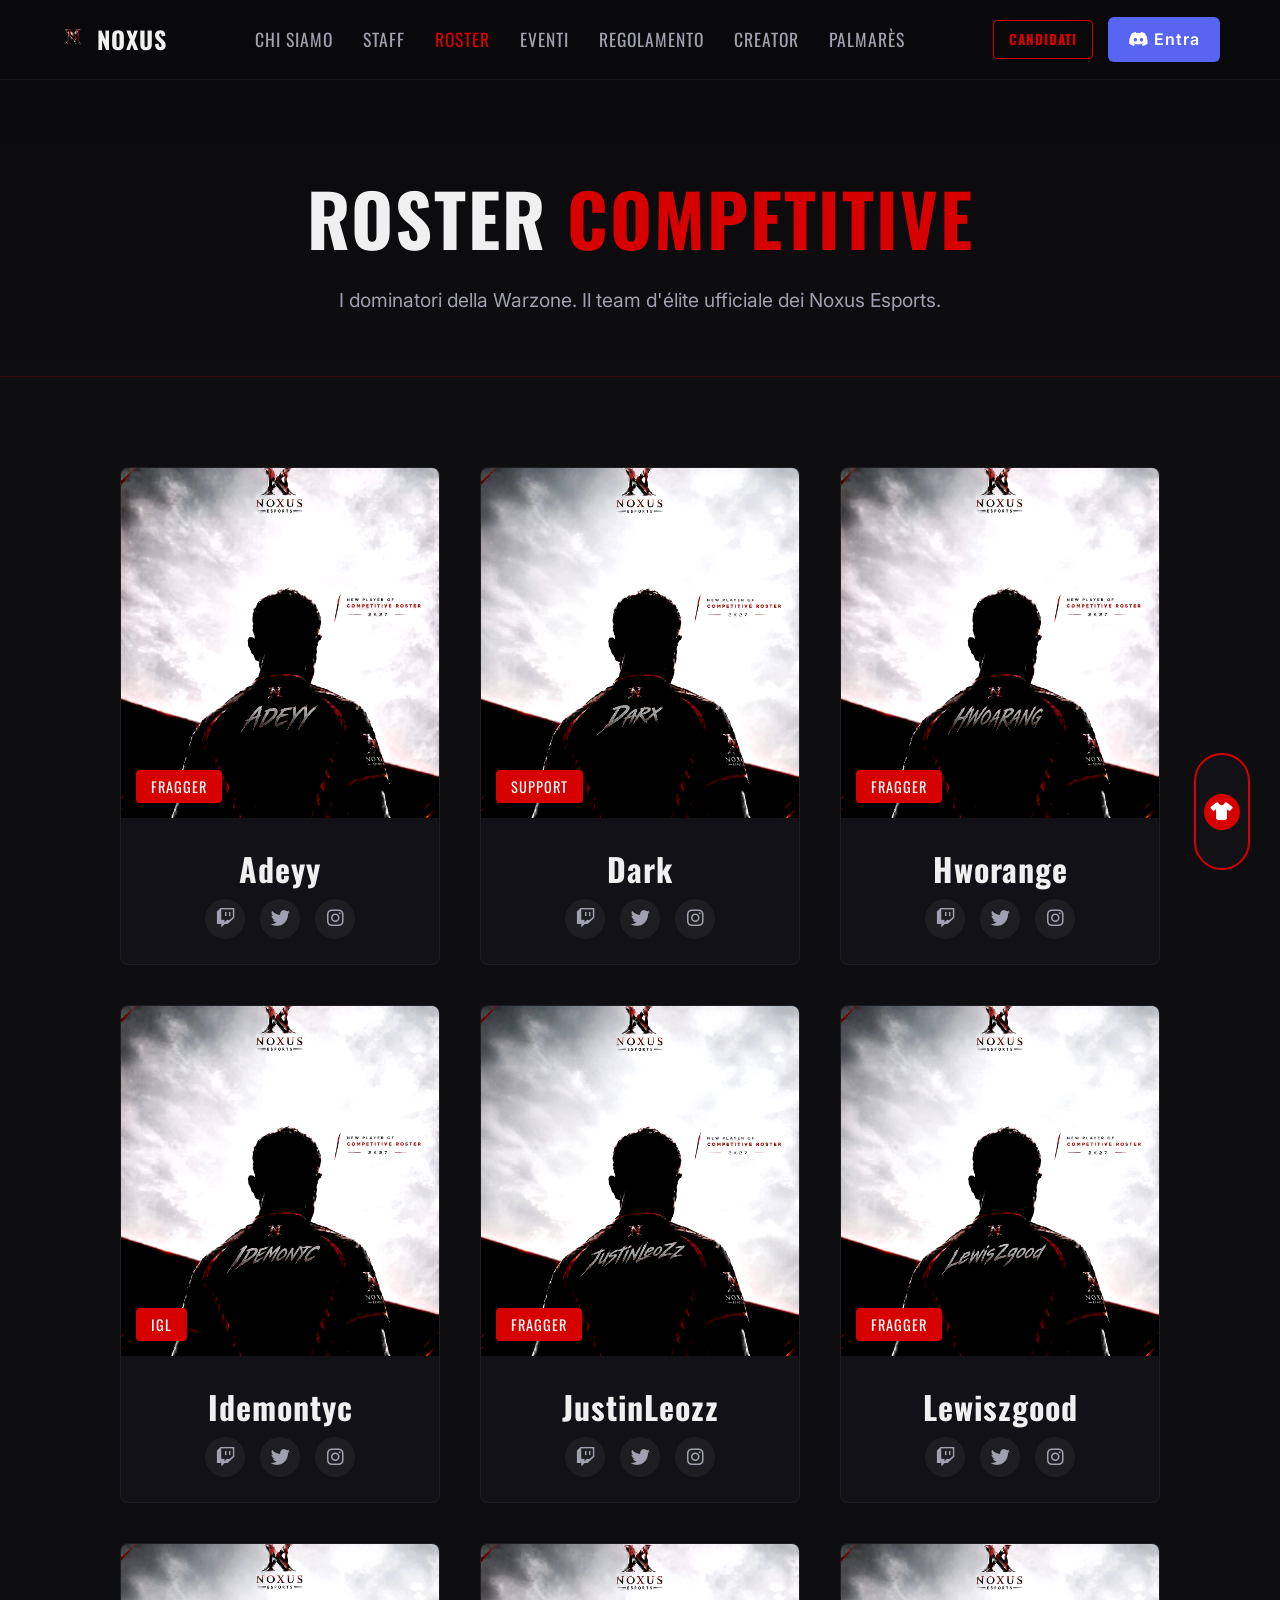
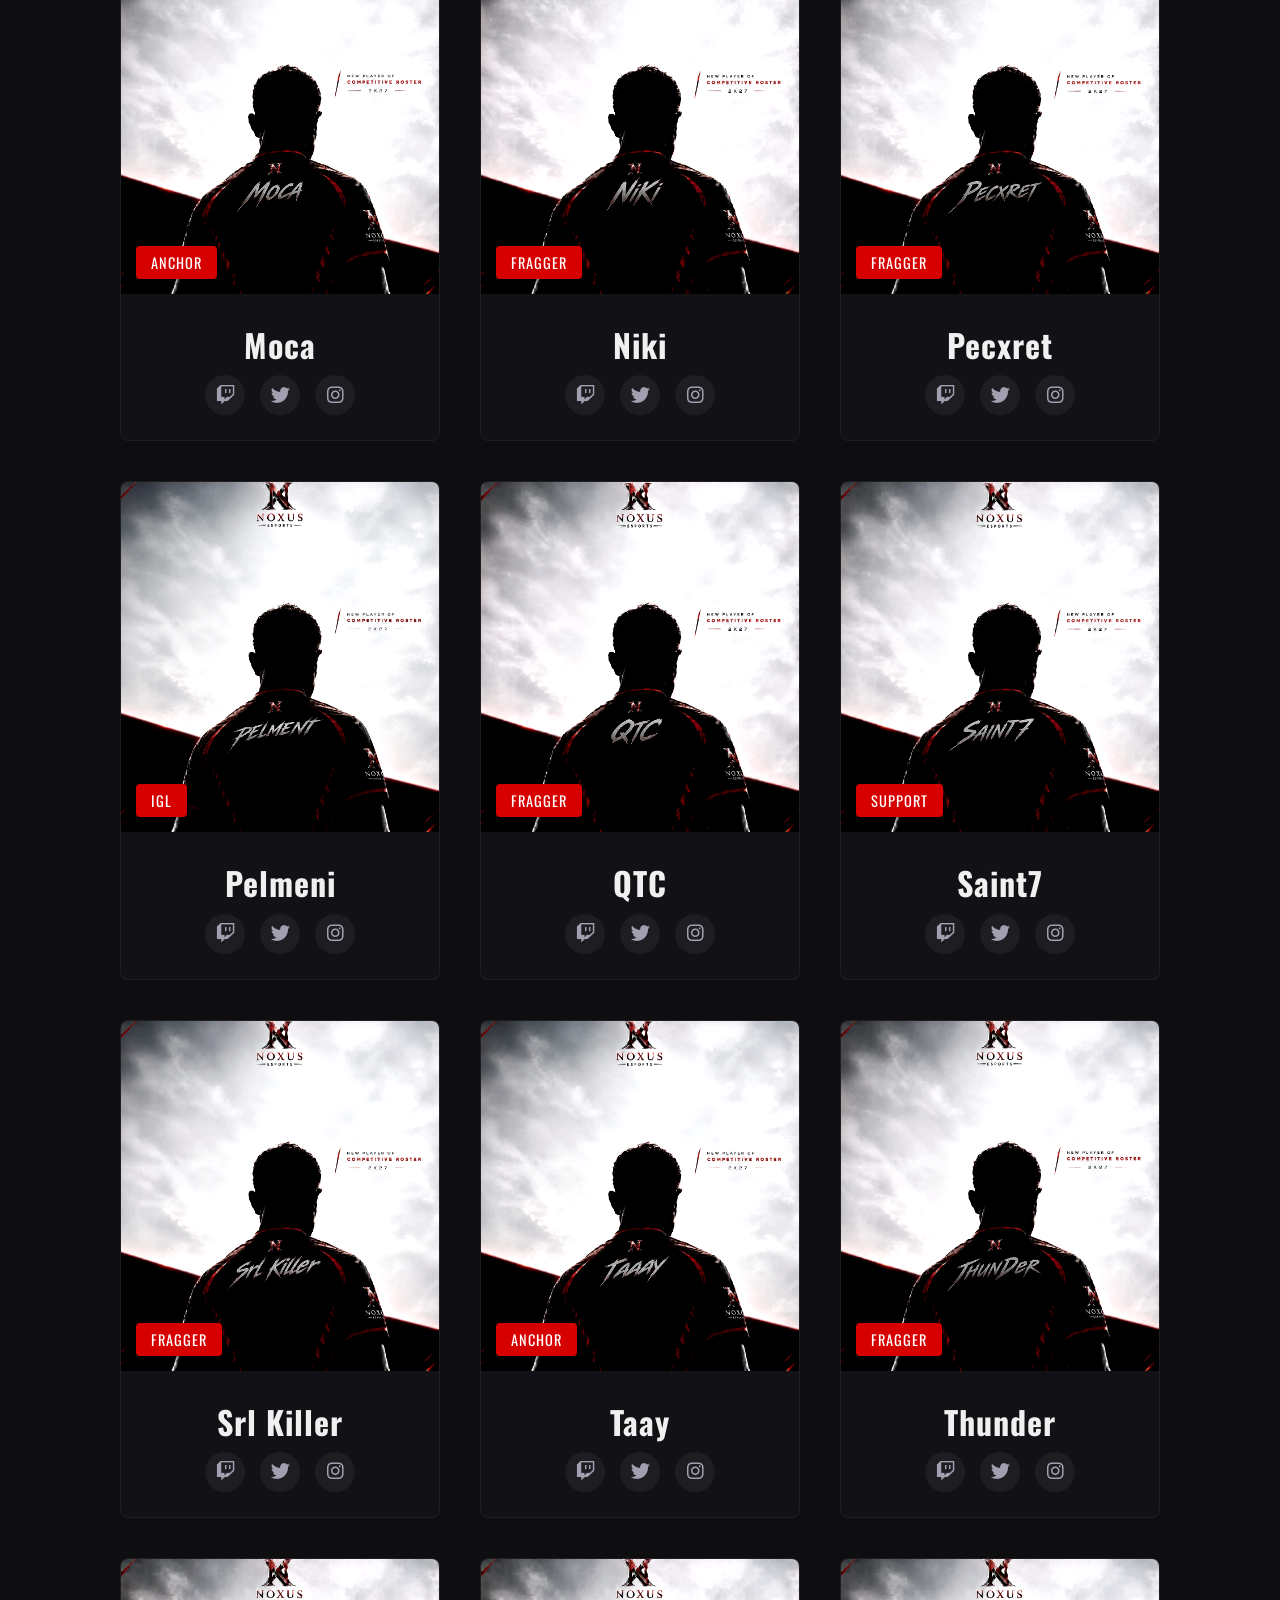
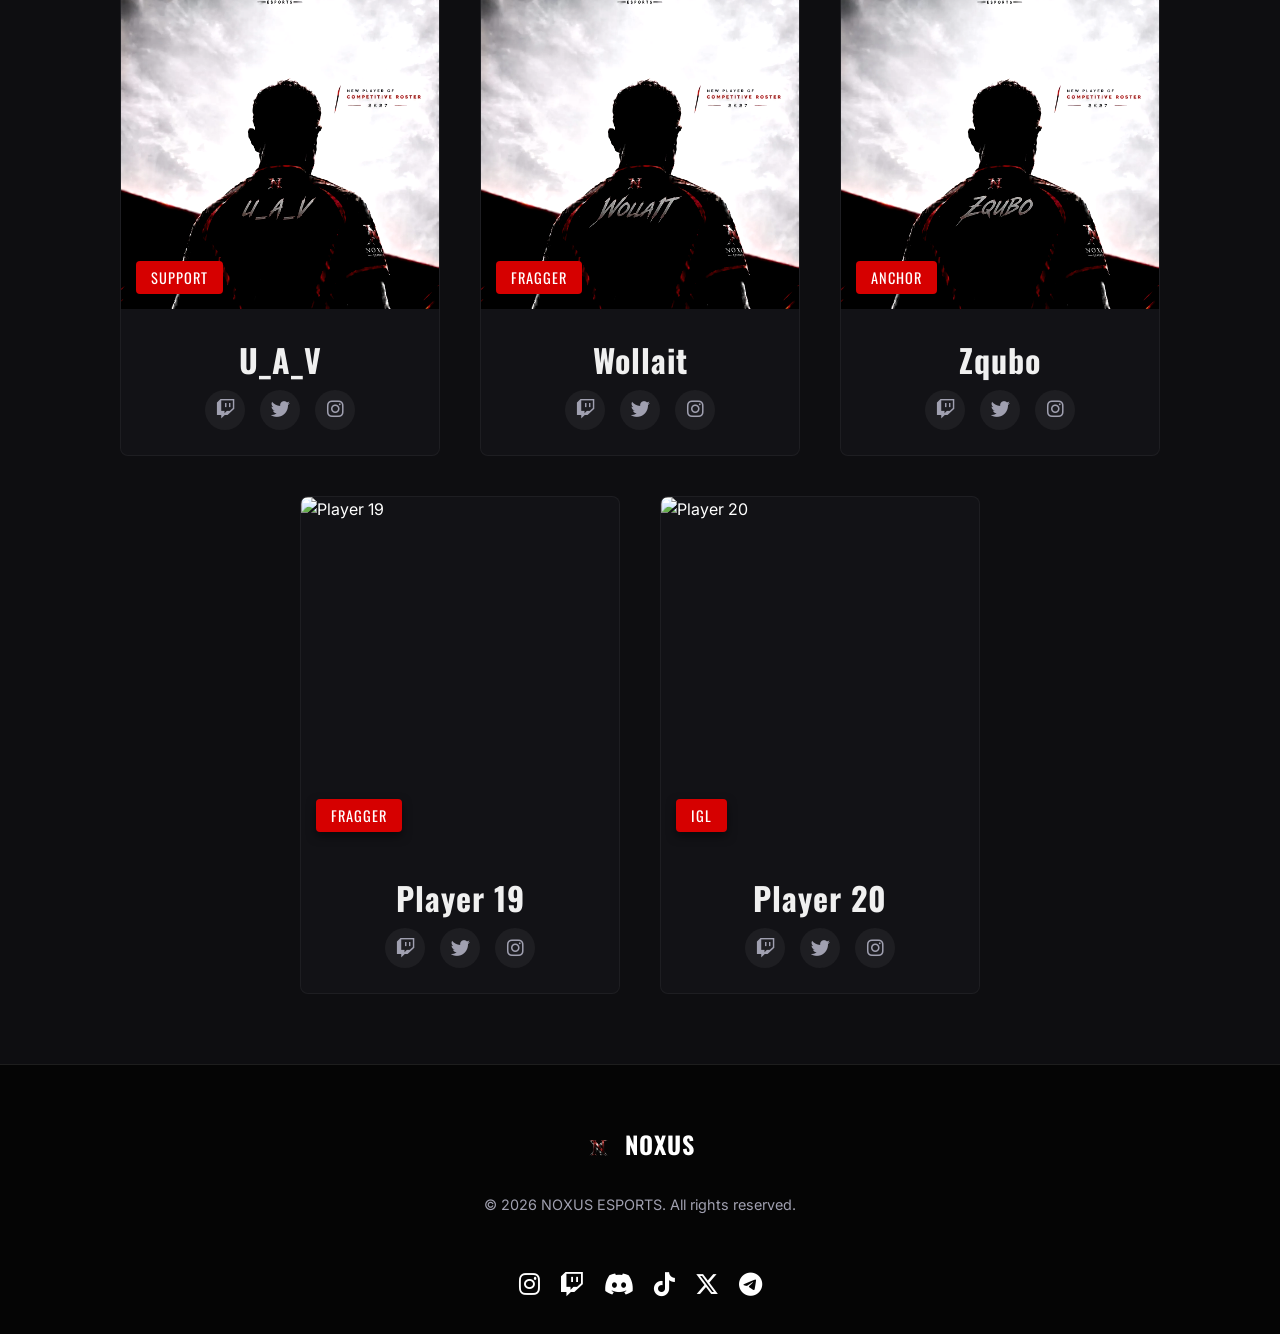
==== commit f50e773f: ""Aggiornamento roster definitivo e layout"" ====
--- a/roster.html
+++ b/roster.html
@@ -7,16 +7,11 @@
 
     <meta
       name="description"
-      content="Il Roster Ufficiale dei NOXUS ESPORTS. Scopri i giocatori dei team Élite e Academy."
+      content="Il Roster Ufficiale dei NOXUS ESPORTS. Scopri i giocatori del team."
     />
     <meta name="theme-color" content="#d60000" />
 
-    <link
-      rel="icon"
-      href=""
-      loading="lazy"
-      type="image/x-icon"
-    />
+    <link rel="icon" href="" loading="lazy" type="image/x-icon" />
 
     <link rel="preconnect" href="https://fonts.googleapis.com" />
     <link rel="preconnect" href="https://fonts.gstatic.com" crossorigin />
@@ -83,9 +78,10 @@
     <!-- HEADER DELLA PAGINA -->
     <section class="page-header">
       <div class="container">
-        <h1 data-aos="fade-up">IL NOSTRO <span>ROSTER</span></h1>
+        <h1 data-aos="fade-up">ROSTER <span>COMPETITIVE</span></h1>
         <p data-aos="fade-up" data-aos-delay="100">
-          I dominatori della Warzone. Scopri i nostri team Élite e Academy.
+          I dominatori della Warzone. Il team d'élite ufficiale dei Noxus
+          Esports.
         </p>
       </div>
     </section>
@@ -93,682 +89,509 @@
     <section class="section-padding bg-alt">
       <div class="container">
         <!-- =========================
-             TEAM ÉLITE
+             TEAM ÉLITE (20 CARDS)
              ========================= -->
-        <div class="section-header" style="margin-bottom: 30px">
-          <h2>TEAM <span>ÉLITE</span></h2>
-        </div>
-
         <div class="roster-grid" data-aos="fade-up">
-          <div class="player-card">
-            <div class="player-img-wrapper">
-              <img
-                src="https://images.unsplash.com/photo-1552820728-8b83bb6b773f?q=80&w=600&auto=format&fit=crop"
-                alt="Player 1"
-                class="player-img"
-              />
-              <span class="player-role">Fragger</span>
-              <div class="player-stats-overlay">
-                <div class="stat-item"><span>Arma:</span> Kar98k</div>
-                <div class="stat-item"><span>K/D:</span> 3.85</div>
-                <div class="stat-item"><span>Stile:</span> Tattico</div>
-              </div>
-            </div>
-            <div class="player-info">
-              <h3>Player 1</h3>
-              <div class="player-socials">
-                <a href="#"><i class="fab fa-twitch"></i></a>
-                <a href="#"><i class="fab fa-twitter"></i></a>
-                <a href="#"><i class="fab fa-instagram"></i></a>
-              </div>
-            </div>
-          </div>
-
-          <div class="player-card">
-            <div class="player-img-wrapper">
-              <img
-                src="https://images.unsplash.com/photo-1552820728-8b83bb6b773f?q=80&w=600&auto=format&fit=crop"
-                alt="Player 2"
-                class="player-img"
-              />
-              <span class="player-role">Fragger</span>
-              <div class="player-stats-overlay">
-                <div class="stat-item"><span>Arma:</span> Superi 46</div>
-                <div class="stat-item"><span>K/D:</span> 4.10</div>
-                <div class="stat-item"><span>Stile:</span> Aggressivo</div>
-              </div>
-            </div>
-            <div class="player-info">
-              <h3>Player 2</h3>
-              <div class="player-socials">
-                <a href="#"><i class="fab fa-twitch"></i></a>
-                <a href="#"><i class="fab fa-twitter"></i></a>
-                <a href="#"><i class="fab fa-instagram"></i></a>
-              </div>
-            </div>
-          </div>
-
-          <div class="player-card">
-            <div class="player-img-wrapper">
-              <img
-                src="https://images.unsplash.com/photo-1552820728-8b83bb6b773f?q=80&w=600&auto=format&fit=crop"
-                alt="Player 3"
-                class="player-img"
-              />
-              <span class="player-role">Fragger</span>
-              <div class="player-stats-overlay">
-                <div class="stat-item"><span>Arma:</span> MCW</div>
-                <div class="stat-item"><span>K/D:</span> 3.20</div>
-                <div class="stat-item"><span>Stile:</span> Flanker</div>
-              </div>
-            </div>
-            <div class="player-info">
-              <h3>Player 3</h3>
-              <div class="player-socials">
-                <a href="#"><i class="fab fa-twitch"></i></a>
-                <a href="#"><i class="fab fa-twitter"></i></a>
-                <a href="#"><i class="fab fa-instagram"></i></a>
-              </div>
-            </div>
-          </div>
-
-          <div class="player-card">
-            <div class="player-img-wrapper">
-              <img
-                src="https://images.unsplash.com/photo-1552820728-8b83bb6b773f?q=80&w=600&auto=format&fit=crop"
-                alt="Player 4"
+          <!-- Card 1 -->
+          <div class="player-card">
+            <div class="player-img-wrapper">
+              <img
+                src="assets/roster_competitive/adeey.webp"
+                alt="Adeyy"
+                class="player-img"
+              />
+              <span class="player-role">Fragger</span>
+              <div class="player-stats-overlay">
+                <div class="stat-item"><span>Arma:</span> ARMA</div>
+                <div class="stat-item"><span>K/D:</span> 0.00</div>
+                <div class="stat-item"><span>Stile:</span> STILE</div>
+              </div>
+            </div>
+            <div class="player-info">
+              <h3>Adeyy</h3>
+              <div class="player-socials">
+                <a href="#"><i class="fab fa-twitch"></i></a>
+                <a href="#"><i class="fab fa-twitter"></i></a>
+                <a href="#"><i class="fab fa-instagram"></i></a>
+              </div>
+            </div>
+          </div>
+
+          <!-- Card 2 -->
+          <div class="player-card">
+            <div class="player-img-wrapper">
+              <img
+                src="assets/roster_competitive/Dark.webp"
+                alt="Dark"
+                class="player-img"
+              />
+              <span class="player-role">Support</span>
+              <div class="player-stats-overlay">
+                <div class="stat-item"><span>Arma:</span> ARMA</div>
+                <div class="stat-item"><span>K/D:</span> 0.00</div>
+                <div class="stat-item"><span>Stile:</span> STILE</div>
+              </div>
+            </div>
+            <div class="player-info">
+              <h3>Dark</h3>
+              <div class="player-socials">
+                <a href="#"><i class="fab fa-twitch"></i></a>
+                <a href="#"><i class="fab fa-twitter"></i></a>
+                <a href="#"><i class="fab fa-instagram"></i></a>
+              </div>
+            </div>
+          </div>
+
+          <!-- Card 3 -->
+          <div class="player-card">
+            <div class="player-img-wrapper">
+              <img
+                src="assets/roster_competitive/hworange.webp"
+                alt="Hworange"
+                class="player-img"
+              />
+              <span class="player-role">Fragger</span>
+              <div class="player-stats-overlay">
+                <div class="stat-item"><span>Arma:</span> ARMA</div>
+                <div class="stat-item"><span>K/D:</span> 0.00</div>
+                <div class="stat-item"><span>Stile:</span> STILE</div>
+              </div>
+            </div>
+            <div class="player-info">
+              <h3>Hworange</h3>
+              <div class="player-socials">
+                <a href="#"><i class="fab fa-twitch"></i></a>
+                <a href="#"><i class="fab fa-twitter"></i></a>
+                <a href="#"><i class="fab fa-instagram"></i></a>
+              </div>
+            </div>
+          </div>
+
+          <!-- Card 4 -->
+          <div class="player-card">
+            <div class="player-img-wrapper">
+              <img
+                src="assets/roster_competitive/Idemontic.webp"
+                alt="Idemontic"
                 class="player-img"
               />
               <span class="player-role">IGL</span>
               <div class="player-stats-overlay">
-                <div class="stat-item"><span>Arma:</span> Striker</div>
-                <div class="stat-item"><span>K/D:</span> 3.90</div>
-                <div class="stat-item"><span>Stile:</span> Pusher</div>
-              </div>
-            </div>
-            <div class="player-info">
-              <h3>Player 4</h3>
-              <div class="player-socials">
-                <a href="#"><i class="fab fa-twitch"></i></a>
-                <a href="#"><i class="fab fa-twitter"></i></a>
-                <a href="#"><i class="fab fa-instagram"></i></a>
-              </div>
-            </div>
-          </div>
-
-          <div class="player-card">
-            <div class="player-img-wrapper">
-              <img
-                src="https://images.unsplash.com/photo-1552820728-8b83bb6b773f?q=80&w=600&auto=format&fit=crop"
-                alt="Player 5"
-                class="player-img"
-              />
-              <span class="player-role">Fragger</span>
-              <div class="player-stats-overlay">
-                <div class="stat-item"><span>Arma:</span> DG-58 LSW</div>
-                <div class="stat-item"><span>K/D:</span> 2.95</div>
-                <div class="stat-item"><span>Stile:</span> Difensivo</div>
-              </div>
-            </div>
-            <div class="player-info">
-              <h3>Player 5</h3>
-              <div class="player-socials">
-                <a href="#"><i class="fab fa-twitch"></i></a>
-                <a href="#"><i class="fab fa-twitter"></i></a>
-                <a href="#"><i class="fab fa-instagram"></i></a>
-              </div>
-            </div>
-          </div>
-
-          <div class="player-card">
-            <div class="player-img-wrapper">
-              <img
-                src="https://images.unsplash.com/photo-1552820728-8b83bb6b773f?q=80&w=600&auto=format&fit=crop"
-                alt="Player 6"
-                class="player-img"
-              />
-              <span class="player-role">Fragger</span>
-              <div class="player-stats-overlay">
-                <div class="stat-item"><span>Arma:</span> DG-58 LSW</div>
-                <div class="stat-item"><span>K/D:</span> 2.95</div>
-                <div class="stat-item"><span>Stile:</span> Difensivo</div>
-              </div>
-            </div>
-            <div class="player-info">
-              <h3>Player 6</h3>
-              <div class="player-socials">
-                <a href="#"><i class="fab fa-twitch"></i></a>
-                <a href="#"><i class="fab fa-twitter"></i></a>
-                <a href="#"><i class="fab fa-instagram"></i></a>
-              </div>
-            </div>
-          </div>
-
-          <div class="player-card">
-            <div class="player-img-wrapper">
-              <img
-                src="https://images.unsplash.com/photo-1552820728-8b83bb6b773f?q=80&w=600&auto=format&fit=crop"
-                alt="Player 7"
-                class="player-img"
-              />
-              <span class="player-role">Fragger</span>
-              <div class="player-stats-overlay">
-                <div class="stat-item"><span>Arma:</span> DG-58 LSW</div>
-                <div class="stat-item"><span>K/D:</span> 2.95</div>
-                <div class="stat-item"><span>Stile:</span> Difensivo</div>
-              </div>
-            </div>
-            <div class="player-info">
-              <h3>Player 7</h3>
-              <div class="player-socials">
-                <a href="#"><i class="fab fa-twitch"></i></a>
-                <a href="#"><i class="fab fa-twitter"></i></a>
-                <a href="#"><i class="fab fa-instagram"></i></a>
-              </div>
-            </div>
-          </div>
-
-          <div class="player-card">
-            <div class="player-img-wrapper">
-              <img
-                src="https://images.unsplash.com/photo-1552820728-8b83bb6b773f?q=80&w=600&auto=format&fit=crop"
-                alt="Player 8"
-                class="player-img"
-              />
-              <span class="player-role">Fragger</span>
-              <div class="player-stats-overlay">
-                <div class="stat-item"><span>Arma:</span> DG-58 LSW</div>
-                <div class="stat-item"><span>K/D:</span> 2.95</div>
-                <div class="stat-item"><span>Stile:</span> Difensivo</div>
-              </div>
-            </div>
-            <div class="player-info">
-              <h3>Player 8</h3>
-              <div class="player-socials">
-                <a href="#"><i class="fab fa-twitch"></i></a>
-                <a href="#"><i class="fab fa-twitter"></i></a>
-                <a href="#"><i class="fab fa-instagram"></i></a>
-              </div>
-            </div>
-          </div>
-        </div>
-        <!-- Fine Griglia Elite -->
-
-        <!-- =========================
-             TEAM ACADEMY
-             ========================= -->
-        <div
-          class="section-header"
-          style="margin-top: 80px; margin-bottom: 30px"
-        >
-          <h2>TEAM <span style="color: var(--silver-glow)">ACADEMY</span></h2>
-        </div>
-
-        <div class="roster-grid" data-aos="fade-up">
-          <div class="player-card academy-card">
-            <div class="player-img-wrapper">
-              <img
-                src="https://images.unsplash.com/photo-1552820728-8b83bb6b773f?q=80&w=600&auto=format&fit=crop"
-                alt="Player 1"
-                class="player-img"
-              />
-              <span class="player-role">Flex</span>
-              <div class="player-stats-overlay">
-                <div class="stat-item"><span>Arma:</span> HRM-9</div>
-                <div class="stat-item"><span>K/D:</span> 2.80</div>
-                <div class="stat-item"><span>Stile:</span> Flessibile</div>
-              </div>
-            </div>
-            <div class="player-info">
-              <h3>Player 1</h3>
-              <div class="player-socials">
-                <a href="#"><i class="fab fa-twitch"></i></a>
-                <a href="#"><i class="fab fa-instagram"></i></a>
-              </div>
-            </div>
-          </div>
-
-          <div class="player-card academy-card">
-            <div class="player-img-wrapper">
-              <img
-                src="https://images.unsplash.com/photo-1552820728-8b83bb6b773f?q=80&w=600&auto=format&fit=crop"
-                alt="Player 2"
-                class="player-img"
-              />
-              <span class="player-role">Sniper</span>
-              <div class="player-stats-overlay">
-                <div class="stat-item"><span>Arma:</span> KATT-AMR</div>
-                <div class="stat-item"><span>K/D:</span> 3.10</div>
-                <div class="stat-item"><span>Stile:</span> Supporto</div>
-              </div>
-            </div>
-            <div class="player-info">
-              <h3>Player 2</h3>
-              <div class="player-socials">
-                <a href="#"><i class="fab fa-twitch"></i></a>
-                <a href="#"><i class="fab fa-instagram"></i></a>
-              </div>
-            </div>
-          </div>
-
-          <div class="player-card academy-card">
-            <div class="player-img-wrapper">
-              <img
-                src="https://images.unsplash.com/photo-1552820728-8b83bb6b773f?q=80&w=600&auto=format&fit=crop"
-                alt="Player 3"
-                class="player-img"
-                style="filter: grayscale(30%) hue-rotate(45deg)"
+                <div class="stat-item"><span>Arma:</span> ARMA</div>
+                <div class="stat-item"><span>K/D:</span> 0.00</div>
+                <div class="stat-item"><span>Stile:</span> STILE</div>
+              </div>
+            </div>
+            <div class="player-info">
+              <h3>Idemontyc</h3>
+              <div class="player-socials">
+                <a href="#"><i class="fab fa-twitch"></i></a>
+                <a href="#"><i class="fab fa-twitter"></i></a>
+                <a href="#"><i class="fab fa-instagram"></i></a>
+              </div>
+            </div>
+          </div>
+
+          <!-- Card 5 -->
+          <div class="player-card">
+            <div class="player-img-wrapper">
+              <img
+                src="assets/roster_competitive/JustinLeoz.webp"
+                alt="JustinLeoz"
+                class="player-img"
+              />
+              <span class="player-role">Fragger</span>
+              <div class="player-stats-overlay">
+                <div class="stat-item"><span>Arma:</span> ARMA</div>
+                <div class="stat-item"><span>K/D:</span> 0.00</div>
+                <div class="stat-item"><span>Stile:</span> STILE</div>
+              </div>
+            </div>
+            <div class="player-info">
+              <h3>JustinLeozz</h3>
+              <div class="player-socials">
+                <a href="#"><i class="fab fa-twitch"></i></a>
+                <a href="#"><i class="fab fa-twitter"></i></a>
+                <a href="#"><i class="fab fa-instagram"></i></a>
+              </div>
+            </div>
+          </div>
+
+          <!-- Card 6 -->
+          <div class="player-card">
+            <div class="player-img-wrapper">
+              <img
+                src="assets/roster_competitive/Lewisgood.webp"
+                alt="Lewisgood"
+                class="player-img"
+              />
+              <span class="player-role">Fragger</span>
+              <div class="player-stats-overlay">
+                <div class="stat-item"><span>Arma:</span> ARMA</div>
+                <div class="stat-item"><span>K/D:</span> 0.00</div>
+                <div class="stat-item"><span>Stile:</span> STILE</div>
+              </div>
+            </div>
+            <div class="player-info">
+              <h3>Lewiszgood</h3>
+              <div class="player-socials">
+                <a href="#"><i class="fab fa-twitch"></i></a>
+                <a href="#"><i class="fab fa-twitter"></i></a>
+                <a href="#"><i class="fab fa-instagram"></i></a>
+              </div>
+            </div>
+          </div>
+
+          <!-- Card 7 -->
+          <div class="player-card">
+            <div class="player-img-wrapper">
+              <img
+                src="assets/roster_competitive/moca.webp"
+                alt="Moca"
+                class="player-img"
+              />
+              <span class="player-role">Anchor</span>
+              <div class="player-stats-overlay">
+                <div class="stat-item"><span>Arma:</span> ARMA</div>
+                <div class="stat-item"><span>K/D:</span> 0.00</div>
+                <div class="stat-item"><span>Stile:</span> STILE</div>
+              </div>
+            </div>
+            <div class="player-info">
+              <h3>Moca</h3>
+              <div class="player-socials">
+                <a href="#"><i class="fab fa-twitch"></i></a>
+                <a href="#"><i class="fab fa-twitter"></i></a>
+                <a href="#"><i class="fab fa-instagram"></i></a>
+              </div>
+            </div>
+          </div>
+
+          <!-- Card 8 -->
+          <div class="player-card">
+            <div class="player-img-wrapper">
+              <img
+                src="assets/roster_competitive/niki.webp"
+                alt="Niki"
+                class="player-img"
+              />
+              <span class="player-role">Fragger</span>
+              <div class="player-stats-overlay">
+                <div class="stat-item"><span>Arma:</span> ARMA</div>
+                <div class="stat-item"><span>K/D:</span> 0.00</div>
+                <div class="stat-item"><span>Stile:</span> STILE</div>
+              </div>
+            </div>
+            <div class="player-info">
+              <h3>Niki</h3>
+              <div class="player-socials">
+                <a href="#"><i class="fab fa-twitch"></i></a>
+                <a href="#"><i class="fab fa-twitter"></i></a>
+                <a href="#"><i class="fab fa-instagram"></i></a>
+              </div>
+            </div>
+          </div>
+
+          <!-- Card 9 -->
+          <div class="player-card">
+            <div class="player-img-wrapper">
+              <img
+                src="assets/roster_competitive/Pecxret.webp"
+                alt="Pecxret"
+                class="player-img"
+              />
+              <span class="player-role">Fragger</span>
+              <div class="player-stats-overlay">
+                <div class="stat-item"><span>Arma:</span> ARMA</div>
+                <div class="stat-item"><span>K/D:</span> 0.00</div>
+                <div class="stat-item"><span>Stile:</span> STILE</div>
+              </div>
+            </div>
+            <div class="player-info">
+              <h3>Pecxret</h3>
+              <div class="player-socials">
+                <a href="#"><i class="fab fa-twitch"></i></a>
+                <a href="#"><i class="fab fa-twitter"></i></a>
+                <a href="#"><i class="fab fa-instagram"></i></a>
+              </div>
+            </div>
+          </div>
+
+          <!-- Card 10 -->
+          <div class="player-card">
+            <div class="player-img-wrapper">
+              <img
+                src="assets/roster_competitive/Pelmeni.webp"
+                alt="Pelmeni"
+                class="player-img"
+              />
+              <span class="player-role">IGL</span>
+              <div class="player-stats-overlay">
+                <div class="stat-item"><span>Arma:</span> ARMA</div>
+                <div class="stat-item"><span>K/D:</span> 0.00</div>
+                <div class="stat-item"><span>Stile:</span> STILE</div>
+              </div>
+            </div>
+            <div class="player-info">
+              <h3>Pelmeni</h3>
+              <div class="player-socials">
+                <a href="#"><i class="fab fa-twitch"></i></a>
+                <a href="#"><i class="fab fa-twitter"></i></a>
+                <a href="#"><i class="fab fa-instagram"></i></a>
+              </div>
+            </div>
+          </div>
+
+          <!-- Card 11 -->
+          <div class="player-card">
+            <div class="player-img-wrapper">
+              <img
+                src="assets/roster_competitive/qtc_1_11zon.webp"
+                alt="QTC"
+                class="player-img"
+              />
+              <span class="player-role">Fragger</span>
+              <div class="player-stats-overlay">
+                <div class="stat-item"><span>Arma:</span> ARMA</div>
+                <div class="stat-item"><span>K/D:</span> 0.00</div>
+                <div class="stat-item"><span>Stile:</span> STILE</div>
+              </div>
+            </div>
+            <div class="player-info">
+              <h3>QTC</h3>
+              <div class="player-socials">
+                <a href="#"><i class="fab fa-twitch"></i></a>
+                <a href="#"><i class="fab fa-twitter"></i></a>
+                <a href="#"><i class="fab fa-instagram"></i></a>
+              </div>
+            </div>
+          </div>
+
+          <!-- Card 12 -->
+          <div class="player-card">
+            <div class="player-img-wrapper">
+              <img
+                src="assets/roster_competitive/Saint7_2_11zon.webp"
+                alt="Saint7"
+                class="player-img"
               />
               <span class="player-role">Support</span>
               <div class="player-stats-overlay">
-                <div class="stat-item"><span>Arma:</span> Pulemyot</div>
-                <div class="stat-item"><span>K/D:</span> 2.50</div>
-                <div class="stat-item"><span>Stile:</span> Tattico</div>
-              </div>
-            </div>
-            <div class="player-info">
-              <h3>Player 3</h3>
-              <div class="player-socials">
-                <a href="#"><i class="fab fa-twitch"></i></a>
-                <a href="#"><i class="fab fa-instagram"></i></a>
-              </div>
-            </div>
-          </div>
-
-          <div class="player-card academy-card">
-            <div class="player-img-wrapper">
-              <img
-                src="https://images.unsplash.com/photo-1552820728-8b83bb6b773f?q=80&w=600&auto=format&fit=crop"
-                alt="Player 4"
-                class="player-img"
-                style="filter: grayscale(30%) hue-rotate(220deg)"
-              />
-              <span class="player-role">Slayer</span>
-              <div class="player-stats-overlay">
-                <div class="stat-item"><span>Arma:</span> WSP Swarm</div>
-                <div class="stat-item"><span>K/D:</span> 3.30</div>
-                <div class="stat-item"><span>Stile:</span> Assalto</div>
-              </div>
-            </div>
-            <div class="player-info">
-              <h3>Player 4</h3>
-              <div class="player-socials">
-                <a href="#"><i class="fab fa-twitch"></i></a>
-                <a href="#"><i class="fab fa-instagram"></i></a>
-              </div>
-            </div>
-          </div>
-
-          <div class="player-card academy-card">
-            <div class="player-img-wrapper">
-              <img
-                src="https://images.unsplash.com/photo-1552820728-8b83bb6b773f?q=80&w=600&auto=format&fit=crop"
-                alt="Player 5"
-                class="player-img"
-                style="filter: grayscale(30%) hue-rotate(120deg)"
-              />
-              <span class="player-role">IGL</span>
-              <div class="player-stats-overlay">
-                <div class="stat-item"><span>Arma:</span> Holger 556</div>
-                <div class="stat-item"><span>K/D:</span> 2.75</div>
-                <div class="stat-item"><span>Stile:</span> Leader</div>
-              </div>
-            </div>
-            <div class="player-info">
-              <h3>Player 5</h3>
-              <div class="player-socials">
-                <a href="#"><i class="fab fa-twitch"></i></a>
-                <a href="#"><i class="fab fa-instagram"></i></a>
-              </div>
-            </div>
-          </div>
-
-          <div class="player-card academy-card">
-            <div class="player-img-wrapper">
-              <img
-                src="https://images.unsplash.com/photo-1552820728-8b83bb6b773f?q=80&w=600&auto=format&fit=crop"
-                alt="Player 6"
-                class="player-img"
-              />
-              <span class="player-role">Ruolo</span>
-              <div class="player-stats-overlay">
-                <div class="stat-item"><span>Arma:</span> Arma</div>
-                <div class="stat-item"><span>K/D:</span> 0.00</div>
-                <div class="stat-item"><span>Stile:</span> Stile</div>
-              </div>
-            </div>
-            <div class="player-info">
-              <h3>Player 6</h3>
-              <div class="player-socials">
-                <a href="#"><i class="fab fa-twitch"></i></a>
-                <a href="#"><i class="fab fa-instagram"></i></a>
-              </div>
-            </div>
-          </div>
-
-          <div class="player-card academy-card">
-            <div class="player-img-wrapper">
-              <img
-                src="https://images.unsplash.com/photo-1552820728-8b83bb6b773f?q=80&w=600&auto=format&fit=crop"
-                alt="Player 7"
-                class="player-img"
-              />
-              <span class="player-role">Ruolo</span>
-              <div class="player-stats-overlay">
-                <div class="stat-item"><span>Arma:</span> Arma</div>
-                <div class="stat-item"><span>K/D:</span> 0.00</div>
-                <div class="stat-item"><span>Stile:</span> Stile</div>
-              </div>
-            </div>
-            <div class="player-info">
-              <h3>Player 7</h3>
-              <div class="player-socials">
-                <a href="#"><i class="fab fa-twitch"></i></a>
-                <a href="#"><i class="fab fa-instagram"></i></a>
-              </div>
-            </div>
-          </div>
-
-          <div class="player-card academy-card">
-            <div class="player-img-wrapper">
-              <img
-                src="https://images.unsplash.com/photo-1552820728-8b83bb6b773f?q=80&w=600&auto=format&fit=crop"
-                alt="Player 8"
-                class="player-img"
-              />
-              <span class="player-role">Ruolo</span>
-              <div class="player-stats-overlay">
-                <div class="stat-item"><span>Arma:</span> Arma</div>
-                <div class="stat-item"><span>K/D:</span> 0.00</div>
-                <div class="stat-item"><span>Stile:</span> Stile</div>
-              </div>
-            </div>
-            <div class="player-info">
-              <h3>Player 8</h3>
-              <div class="player-socials">
-                <a href="#"><i class="fab fa-twitch"></i></a>
-                <a href="#"><i class="fab fa-instagram"></i></a>
-              </div>
-            </div>
-          </div>
-
-          <div class="player-card academy-card">
-            <div class="player-img-wrapper">
-              <img
-                src="https://images.unsplash.com/photo-1552820728-8b83bb6b773f?q=80&w=600&auto=format&fit=crop"
-                alt="Player 9"
-                class="player-img"
-              />
-              <span class="player-role">Ruolo</span>
-              <div class="player-stats-overlay">
-                <div class="stat-item"><span>Arma:</span> Arma</div>
-                <div class="stat-item"><span>K/D:</span> 0.00</div>
-                <div class="stat-item"><span>Stile:</span> Stile</div>
-              </div>
-            </div>
-            <div class="player-info">
-              <h3>Player 9</h3>
-              <div class="player-socials">
-                <a href="#"><i class="fab fa-twitch"></i></a>
-                <a href="#"><i class="fab fa-instagram"></i></a>
-              </div>
-            </div>
-          </div>
-
-          <div class="player-card academy-card">
-            <div class="player-img-wrapper">
-              <img
-                src="https://images.unsplash.com/photo-1552820728-8b83bb6b773f?q=80&w=600&auto=format&fit=crop"
-                alt="Player 10"
-                class="player-img"
-              />
-              <span class="player-role">Ruolo</span>
-              <div class="player-stats-overlay">
-                <div class="stat-item"><span>Arma:</span> Arma</div>
-                <div class="stat-item"><span>K/D:</span> 0.00</div>
-                <div class="stat-item"><span>Stile:</span> Stile</div>
-              </div>
-            </div>
-            <div class="player-info">
-              <h3>Player 10</h3>
-              <div class="player-socials">
-                <a href="#"><i class="fab fa-twitch"></i></a>
-                <a href="#"><i class="fab fa-instagram"></i></a>
-              </div>
-            </div>
-          </div>
-
-          <div class="player-card academy-card">
-            <div class="player-img-wrapper">
-              <img
-                src="https://images.unsplash.com/photo-1552820728-8b83bb6b773f?q=80&w=600&auto=format&fit=crop"
-                alt="Player 11"
-                class="player-img"
-              />
-              <span class="player-role">Ruolo</span>
-              <div class="player-stats-overlay">
-                <div class="stat-item"><span>Arma:</span> Arma</div>
-                <div class="stat-item"><span>K/D:</span> 0.00</div>
-                <div class="stat-item"><span>Stile:</span> Stile</div>
-              </div>
-            </div>
-            <div class="player-info">
-              <h3>Player 11</h3>
-              <div class="player-socials">
-                <a href="#"><i class="fab fa-twitch"></i></a>
-                <a href="#"><i class="fab fa-instagram"></i></a>
-              </div>
-            </div>
-          </div>
-
-          <div class="player-card academy-card">
-            <div class="player-img-wrapper">
-              <img
-                src="https://images.unsplash.com/photo-1552820728-8b83bb6b773f?q=80&w=600&auto=format&fit=crop"
-                alt="Player 12"
-                class="player-img"
-              />
-              <span class="player-role">Ruolo</span>
-              <div class="player-stats-overlay">
-                <div class="stat-item"><span>Arma:</span> Arma</div>
-                <div class="stat-item"><span>K/D:</span> 0.00</div>
-                <div class="stat-item"><span>Stile:</span> Stile</div>
-              </div>
-            </div>
-            <div class="player-info">
-              <h3>Player 12</h3>
-              <div class="player-socials">
-                <a href="#"><i class="fab fa-twitch"></i></a>
-                <a href="#"><i class="fab fa-instagram"></i></a>
-              </div>
-            </div>
-          </div>
-
-          <div class="player-card academy-card">
-            <div class="player-img-wrapper">
-              <img
-                src="https://images.unsplash.com/photo-1552820728-8b83bb6b773f?q=80&w=600&auto=format&fit=crop"
-                alt="Player 13"
-                class="player-img"
-              />
-              <span class="player-role">Ruolo</span>
-              <div class="player-stats-overlay">
-                <div class="stat-item"><span>Arma:</span> Arma</div>
-                <div class="stat-item"><span>K/D:</span> 0.00</div>
-                <div class="stat-item"><span>Stile:</span> Stile</div>
-              </div>
-            </div>
-            <div class="player-info">
-              <h3>Player 13</h3>
-              <div class="player-socials">
-                <a href="#"><i class="fab fa-twitch"></i></a>
-                <a href="#"><i class="fab fa-instagram"></i></a>
-              </div>
-            </div>
-          </div>
-
-          <div class="player-card academy-card">
-            <div class="player-img-wrapper">
-              <img
-                src="https://images.unsplash.com/photo-1552820728-8b83bb6b773f?q=80&w=600&auto=format&fit=crop"
-                alt="Player 14"
-                class="player-img"
-              />
-              <span class="player-role">Ruolo</span>
-              <div class="player-stats-overlay">
-                <div class="stat-item"><span>Arma:</span> Arma</div>
-                <div class="stat-item"><span>K/D:</span> 0.00</div>
-                <div class="stat-item"><span>Stile:</span> Stile</div>
-              </div>
-            </div>
-            <div class="player-info">
-              <h3>Player 14</h3>
-              <div class="player-socials">
-                <a href="#"><i class="fab fa-twitch"></i></a>
-                <a href="#"><i class="fab fa-instagram"></i></a>
-              </div>
-            </div>
-          </div>
-
-          <div class="player-card academy-card">
-            <div class="player-img-wrapper">
-              <img
-                src="https://images.unsplash.com/photo-1552820728-8b83bb6b773f?q=80&w=600&auto=format&fit=crop"
-                alt="Player 15"
-                class="player-img"
-              />
-              <span class="player-role">Ruolo</span>
-              <div class="player-stats-overlay">
-                <div class="stat-item"><span>Arma:</span> Arma</div>
-                <div class="stat-item"><span>K/D:</span> 0.00</div>
-                <div class="stat-item"><span>Stile:</span> Stile</div>
-              </div>
-            </div>
-            <div class="player-info">
-              <h3>Player 15</h3>
-              <div class="player-socials">
-                <a href="#"><i class="fab fa-twitch"></i></a>
-                <a href="#"><i class="fab fa-instagram"></i></a>
-              </div>
-            </div>
-          </div>
-
-          <div class="player-card academy-card">
-            <div class="player-img-wrapper">
-              <img
-                src="https://images.unsplash.com/photo-1552820728-8b83bb6b773f?q=80&w=600&auto=format&fit=crop"
-                alt="Player 16"
-                class="player-img"
-              />
-              <span class="player-role">Ruolo</span>
-              <div class="player-stats-overlay">
-                <div class="stat-item"><span>Arma:</span> Arma</div>
-                <div class="stat-item"><span>K/D:</span> 0.00</div>
-                <div class="stat-item"><span>Stile:</span> Stile</div>
-              </div>
-            </div>
-            <div class="player-info">
-              <h3>Player 16</h3>
-              <div class="player-socials">
-                <a href="#"><i class="fab fa-twitch"></i></a>
-                <a href="#"><i class="fab fa-instagram"></i></a>
-              </div>
-            </div>
-          </div>
-
-          <div class="player-card academy-card">
-            <div class="player-img-wrapper">
-              <img
-                src="https://images.unsplash.com/photo-1552820728-8b83bb6b773f?q=80&w=600&auto=format&fit=crop"
-                alt="Player 17"
-                class="player-img"
-              />
-              <span class="player-role">Ruolo</span>
-              <div class="player-stats-overlay">
-                <div class="stat-item"><span>Arma:</span> Arma</div>
-                <div class="stat-item"><span>K/D:</span> 0.00</div>
-                <div class="stat-item"><span>Stile:</span> Stile</div>
-              </div>
-            </div>
-            <div class="player-info">
-              <h3>Player 17</h3>
-              <div class="player-socials">
-                <a href="#"><i class="fab fa-twitch"></i></a>
-                <a href="#"><i class="fab fa-instagram"></i></a>
-              </div>
-            </div>
-          </div>
-
-          <div class="player-card academy-card">
-            <div class="player-img-wrapper">
-              <img
-                src="https://images.unsplash.com/photo-1552820728-8b83bb6b773f?q=80&w=600&auto=format&fit=crop"
-                alt="Player 18"
-                class="player-img"
-              />
-              <span class="player-role">Ruolo</span>
-              <div class="player-stats-overlay">
-                <div class="stat-item"><span>Arma:</span> Arma</div>
-                <div class="stat-item"><span>K/D:</span> 0.00</div>
-                <div class="stat-item"><span>Stile:</span> Stile</div>
-              </div>
-            </div>
-            <div class="player-info">
-              <h3>Player 18</h3>
-              <div class="player-socials">
-                <a href="#"><i class="fab fa-twitch"></i></a>
-                <a href="#"><i class="fab fa-instagram"></i></a>
-              </div>
-            </div>
-          </div>
-
-          <div class="player-card academy-card">
+                <div class="stat-item"><span>Arma:</span> ARMA</div>
+                <div class="stat-item"><span>K/D:</span> 0.00</div>
+                <div class="stat-item"><span>Stile:</span> STILE</div>
+              </div>
+            </div>
+            <div class="player-info">
+              <h3>Saint7</h3>
+              <div class="player-socials">
+                <a href="#"><i class="fab fa-twitch"></i></a>
+                <a href="#"><i class="fab fa-twitter"></i></a>
+                <a href="#"><i class="fab fa-instagram"></i></a>
+              </div>
+            </div>
+          </div>
+
+          <!-- Card 13 -->
+          <div class="player-card">
+            <div class="player-img-wrapper">
+              <img
+                src="assets/roster_competitive/SrlKiller_3_11zon.webp"
+                alt="SrlKiller"
+                class="player-img"
+              />
+              <span class="player-role">Fragger</span>
+              <div class="player-stats-overlay">
+                <div class="stat-item"><span>Arma:</span> ARMA</div>
+                <div class="stat-item"><span>K/D:</span> 0.00</div>
+                <div class="stat-item"><span>Stile:</span> STILE</div>
+              </div>
+            </div>
+            <div class="player-info">
+              <h3>Srl Killer</h3>
+              <div class="player-socials">
+                <a href="#"><i class="fab fa-twitch"></i></a>
+                <a href="#"><i class="fab fa-twitter"></i></a>
+                <a href="#"><i class="fab fa-instagram"></i></a>
+              </div>
+            </div>
+          </div>
+
+          <!-- Card 14 -->
+          <div class="player-card">
+            <div class="player-img-wrapper">
+              <img
+                src="assets/roster_competitive/Taay_4_11zon.webp"
+                alt="Taay"
+                class="player-img"
+              />
+              <span class="player-role">Anchor</span>
+              <div class="player-stats-overlay">
+                <div class="stat-item"><span>Arma:</span> ARMA</div>
+                <div class="stat-item"><span>K/D:</span> 0.00</div>
+                <div class="stat-item"><span>Stile:</span> STILE</div>
+              </div>
+            </div>
+            <div class="player-info">
+              <h3>Taay</h3>
+              <div class="player-socials">
+                <a href="#"><i class="fab fa-twitch"></i></a>
+                <a href="#"><i class="fab fa-twitter"></i></a>
+                <a href="#"><i class="fab fa-instagram"></i></a>
+              </div>
+            </div>
+          </div>
+
+          <!-- Card 15 -->
+          <div class="player-card">
+            <div class="player-img-wrapper">
+              <img
+                src="assets/roster_competitive/Thunder_5_11zon.webp"
+                alt="Thunder"
+                class="player-img"
+              />
+              <span class="player-role">Fragger</span>
+              <div class="player-stats-overlay">
+                <div class="stat-item"><span>Arma:</span> ARMA</div>
+                <div class="stat-item"><span>K/D:</span> 0.00</div>
+                <div class="stat-item"><span>Stile:</span> STILE</div>
+              </div>
+            </div>
+            <div class="player-info">
+              <h3>Thunder</h3>
+              <div class="player-socials">
+                <a href="#"><i class="fab fa-twitch"></i></a>
+                <a href="#"><i class="fab fa-twitter"></i></a>
+                <a href="#"><i class="fab fa-instagram"></i></a>
+              </div>
+            </div>
+          </div>
+
+          <!-- Card 16 -->
+          <div class="player-card">
+            <div class="player-img-wrapper">
+              <img
+                src="assets/roster_competitive/u_a_v_6_11zon.webp"
+                alt="U.A.V"
+                class="player-img"
+              />
+              <span class="player-role">Support</span>
+              <div class="player-stats-overlay">
+                <div class="stat-item"><span>Arma:</span> ARMA</div>
+                <div class="stat-item"><span>K/D:</span> 0.00</div>
+                <div class="stat-item"><span>Stile:</span> STILE</div>
+              </div>
+            </div>
+            <div class="player-info">
+              <h3>U_A_V</h3>
+              <div class="player-socials">
+                <a href="#"><i class="fab fa-twitch"></i></a>
+                <a href="#"><i class="fab fa-twitter"></i></a>
+                <a href="#"><i class="fab fa-instagram"></i></a>
+              </div>
+            </div>
+          </div>
+
+          <!-- Card 17 -->
+          <div class="player-card">
+            <div class="player-img-wrapper">
+              <img
+                src="assets/roster_competitive/wollait_7_11zon.webp"
+                alt="Wollait"
+                class="player-img"
+              />
+              <span class="player-role">Fragger</span>
+              <div class="player-stats-overlay">
+                <div class="stat-item"><span>Arma:</span> ARMA</div>
+                <div class="stat-item"><span>K/D:</span> 0.00</div>
+                <div class="stat-item"><span>Stile:</span> STILE</div>
+              </div>
+            </div>
+            <div class="player-info">
+              <h3>Wollait</h3>
+              <div class="player-socials">
+                <a href="#"><i class="fab fa-twitch"></i></a>
+                <a href="#"><i class="fab fa-twitter"></i></a>
+                <a href="#"><i class="fab fa-instagram"></i></a>
+              </div>
+            </div>
+          </div>
+
+          <!-- Card 18 -->
+          <div class="player-card">
+            <div class="player-img-wrapper">
+              <img
+                src="assets/roster_competitive/Zqubo_8_11zon.webp"
+                alt="Zqubo"
+                class="player-img"
+              />
+              <span class="player-role">Anchor</span>
+              <div class="player-stats-overlay">
+                <div class="stat-item"><span>Arma:</span> ARMA</div>
+                <div class="stat-item"><span>K/D:</span> 0.00</div>
+                <div class="stat-item"><span>Stile:</span> STILE</div>
+              </div>
+            </div>
+            <div class="player-info">
+              <h3>Zqubo</h3>
+              <div class="player-socials">
+                <a href="#"><i class="fab fa-twitch"></i></a>
+                <a href="#"><i class="fab fa-twitter"></i></a>
+                <a href="#"><i class="fab fa-instagram"></i></a>
+              </div>
+            </div>
+          </div>
+
+          <!-- Card 19 -->
+          <div class="player-card">
             <div class="player-img-wrapper">
               <img
                 src="https://images.unsplash.com/photo-1552820728-8b83bb6b773f?q=80&w=600&auto=format&fit=crop"
                 alt="Player 19"
                 class="player-img"
               />
-              <span class="player-role">Ruolo</span>
-              <div class="player-stats-overlay">
-                <div class="stat-item"><span>Arma:</span> Arma</div>
-                <div class="stat-item"><span>K/D:</span> 0.00</div>
-                <div class="stat-item"><span>Stile:</span> Stile</div>
+              <span class="player-role">Fragger</span>
+              <div class="player-stats-overlay">
+                <div class="stat-item"><span>Arma:</span> ARMA</div>
+                <div class="stat-item"><span>K/D:</span> 0.00</div>
+                <div class="stat-item"><span>Stile:</span> STILE</div>
               </div>
             </div>
             <div class="player-info">
               <h3>Player 19</h3>
               <div class="player-socials">
                 <a href="#"><i class="fab fa-twitch"></i></a>
-                <a href="#"><i class="fab fa-instagram"></i></a>
-              </div>
-            </div>
-          </div>
-
-          <div class="player-card academy-card">
+                <a href="#"><i class="fab fa-twitter"></i></a>
+                <a href="#"><i class="fab fa-instagram"></i></a>
+              </div>
+            </div>
+          </div>
+
+          <!-- Card 20 -->
+          <div class="player-card">
             <div class="player-img-wrapper">
               <img
                 src="https://images.unsplash.com/photo-1552820728-8b83bb6b773f?q=80&w=600&auto=format&fit=crop"
                 alt="Player 20"
                 class="player-img"
               />
-              <span class="player-role">Ruolo</span>
-              <div class="player-stats-overlay">
-                <div class="stat-item"><span>Arma:</span> Arma</div>
-                <div class="stat-item"><span>K/D:</span> 0.00</div>
-                <div class="stat-item"><span>Stile:</span> Stile</div>
+              <span class="player-role">IGL</span>
+              <div class="player-stats-overlay">
+                <div class="stat-item"><span>Arma:</span> ARMA</div>
+                <div class="stat-item"><span>K/D:</span> 0.00</div>
+                <div class="stat-item"><span>Stile:</span> STILE</div>
               </div>
             </div>
             <div class="player-info">
               <h3>Player 20</h3>
               <div class="player-socials">
                 <a href="#"><i class="fab fa-twitch"></i></a>
+                <a href="#"><i class="fab fa-twitter"></i></a>
                 <a href="#"><i class="fab fa-instagram"></i></a>
               </div>
             </div>
           </div>
         </div>
-        <!-- Fine Griglia Academy -->
       </div>
     </section>
 
@@ -778,15 +601,21 @@
         <i class="fas fa-tshirt"></i>
       </div>
       <div class="merch-widget-info">
-        <span class="merch-title">NUOVO MERCH!</span>
-        <span class="merch-desc">Vesti i colori ufficiali Noxus</span>
+        <span class="merch-title">MERCH UFFICIALE</span>
+        <span class="merch-desc">Lo shop Noxus sta per aprire i battenti.</span>
         <a
-          href="https://www.ahmadwears.eu/it/shop"
-          target="_blank"
+          href="#"
+          onclick="
+            alert(
+              'Lo store ufficiale Noxus è in fase di allestimento. Coming Soon!',
+            );
+            return false;
+          "
           class="merch-btn"
+          style="background-color: #333; border: 1px solid #555; color: #ccc"
         >
-          Acquista Ora
-          <i class="fas fa-arrow-right" style="margin-left: 5px"></i>
+          Coming Soon
+          <i class="fas fa-clock" style="margin-left: 5px"></i>
         </a>
       </div>
     </div>
@@ -796,24 +625,52 @@
         <div class="footer-content">
           <div class="footer-logo">
             <img
-              src="assets/images/Noxus-scrim.webp"
+              src="assets/img/Noxus-scrim.webp"
               loading="lazy"
               alt="logonoxus"
             />
             <span>NOXUS</span>
           </div>
           <p class="copyright-text">
-            &copy; 2026 NOXUS ESPORTS. All rights reserved. 
+            &copy; 2026 NOXUS ESPORTS. All rights reserved.
             <span class="dev-egg"
               >Developed by <strong>REALMARCIO</strong></span
             >
           </p>
           <div class="footer-socials">
-            <a href="#" target="_blank"><i class="fab fa-instagram"></i></a>
-            <a href="#" target="_blank"><i class="fab fa-twitch"></i></a>
-            <a href="#" target="_blank"><i class="fab fa-discord"></i></a>
-            <a href="#" target="_blank"><i class="fab fa-tiktok"></i></a>
-            <a href="#" target="_blank"><i class="fab fa-telegram"></i></a>
+            <a
+              href="https://www.instagram.com/_noxusesports_?stkn=MWt2cDlnYjZ2bzVw"
+              target="_blank"
+              rel="noopener noreferrer"
+              ><i class="fab fa-instagram"></i
+            ></a>
+            <a
+              href=" https://www.twitch.tv/noxusesports_ "
+              target="_blank"
+              rel="noopener noreferrer"
+              ><i class="fab fa-twitch"></i
+            ></a>
+            <a
+              href="https://discord.gg/zjFcTVfrf6"
+              target="_blank"
+              rel="noopener noreferrer"
+              ><i class="fab fa-discord"></i
+            ></a>
+            <a
+              href="https://www.tiktok.com/@_noxusesports_?_r=1&_t=ZN-99yfjvXgmSk"
+              target="_blank"
+              rel="noopener noreferrer"
+              ><i class="fab fa-tiktok"></i
+            ></a>
+            <a href="#" target="_blank" rel="noopener noreferrer"
+              ><i class="fa-brands fa-x-twitter"></i
+            ></a>
+            <a
+              href="https://t.me/noxusclan"
+              target="_blank"
+              rel="noopener noreferrer"
+              ><i class="fab fa-telegram"></i
+            ></a>
           </div>
         </div>
       </div>
@@ -822,4 +679,4 @@
     <script src="https://unpkg.com/aos@2.3.1/dist/aos.js"></script>
     <script src="js/main.js"></script>
   </body>
-</html>+</html>
--- a/css/style.css
+++ b/css/style.css
@@ -480,7 +480,7 @@
 }
 
 /* =========================
-   ROSTER SECTION (CAROSELLO)
+   ROSTER SECTION
    ========================= */
 .roster-subtitle {
   font-family: var(--font-heading);
@@ -491,9 +491,6 @@
   letter-spacing: 2px;
   border-left: 4px solid var(--noxus-red);
   padding-left: 15px;
-}
-.academy-title {
-  border-left-color: var(--text-muted);
 }
 .roster-carousel {
   display: flex;
@@ -524,12 +521,8 @@
 }
 .player-card:hover {
   transform: translateY(-10px);
-  box-shadow: 0 10px 30px rgba(214, 0, 0, 0.15);
+  box-shadow: 0 15px 40px rgba(214, 0, 0, 0.3);
   border-color: var(--noxus-red);
-}
-.player-card.academy-card:hover {
-  box-shadow: 0 10px 30px rgba(255, 255, 255, 0.1);
-  border-color: var(--silver-glow);
 }
 .player-img-wrapper {
   position: relative;
@@ -562,10 +555,6 @@
   border-radius: 4px;
   box-shadow: 0 4px 10px rgba(0, 0, 0, 0.5);
 }
-.academy-card .player-role {
-  background-color: #333;
-  color: var(--text-main);
-}
 .player-info {
   padding: 25px;
   text-align: center;
@@ -604,10 +593,6 @@
   background-color: var(--noxus-red);
   color: white;
   transform: translateY(-3px);
-}
-.academy-card .player-socials a:hover {
-  background-color: var(--text-main);
-  color: var(--bg-dark);
 }
 
 /* =========================
@@ -1598,11 +1583,13 @@
 
 /* La Griglia Roster per allineare tutto su più righe */
 .roster-grid {
-  display: grid;
-  grid-template-columns: repeat(auto-fill, minmax(260px, 1fr));
-  gap: 30px;
+  display: flex;
+  flex-wrap: wrap;
+  justify-content: center;
+  gap: 40px;
   margin-top: 20px;
 }
 .roster-grid .player-card {
+  flex: 0 1 320px; 
   width: 100%;
 }
